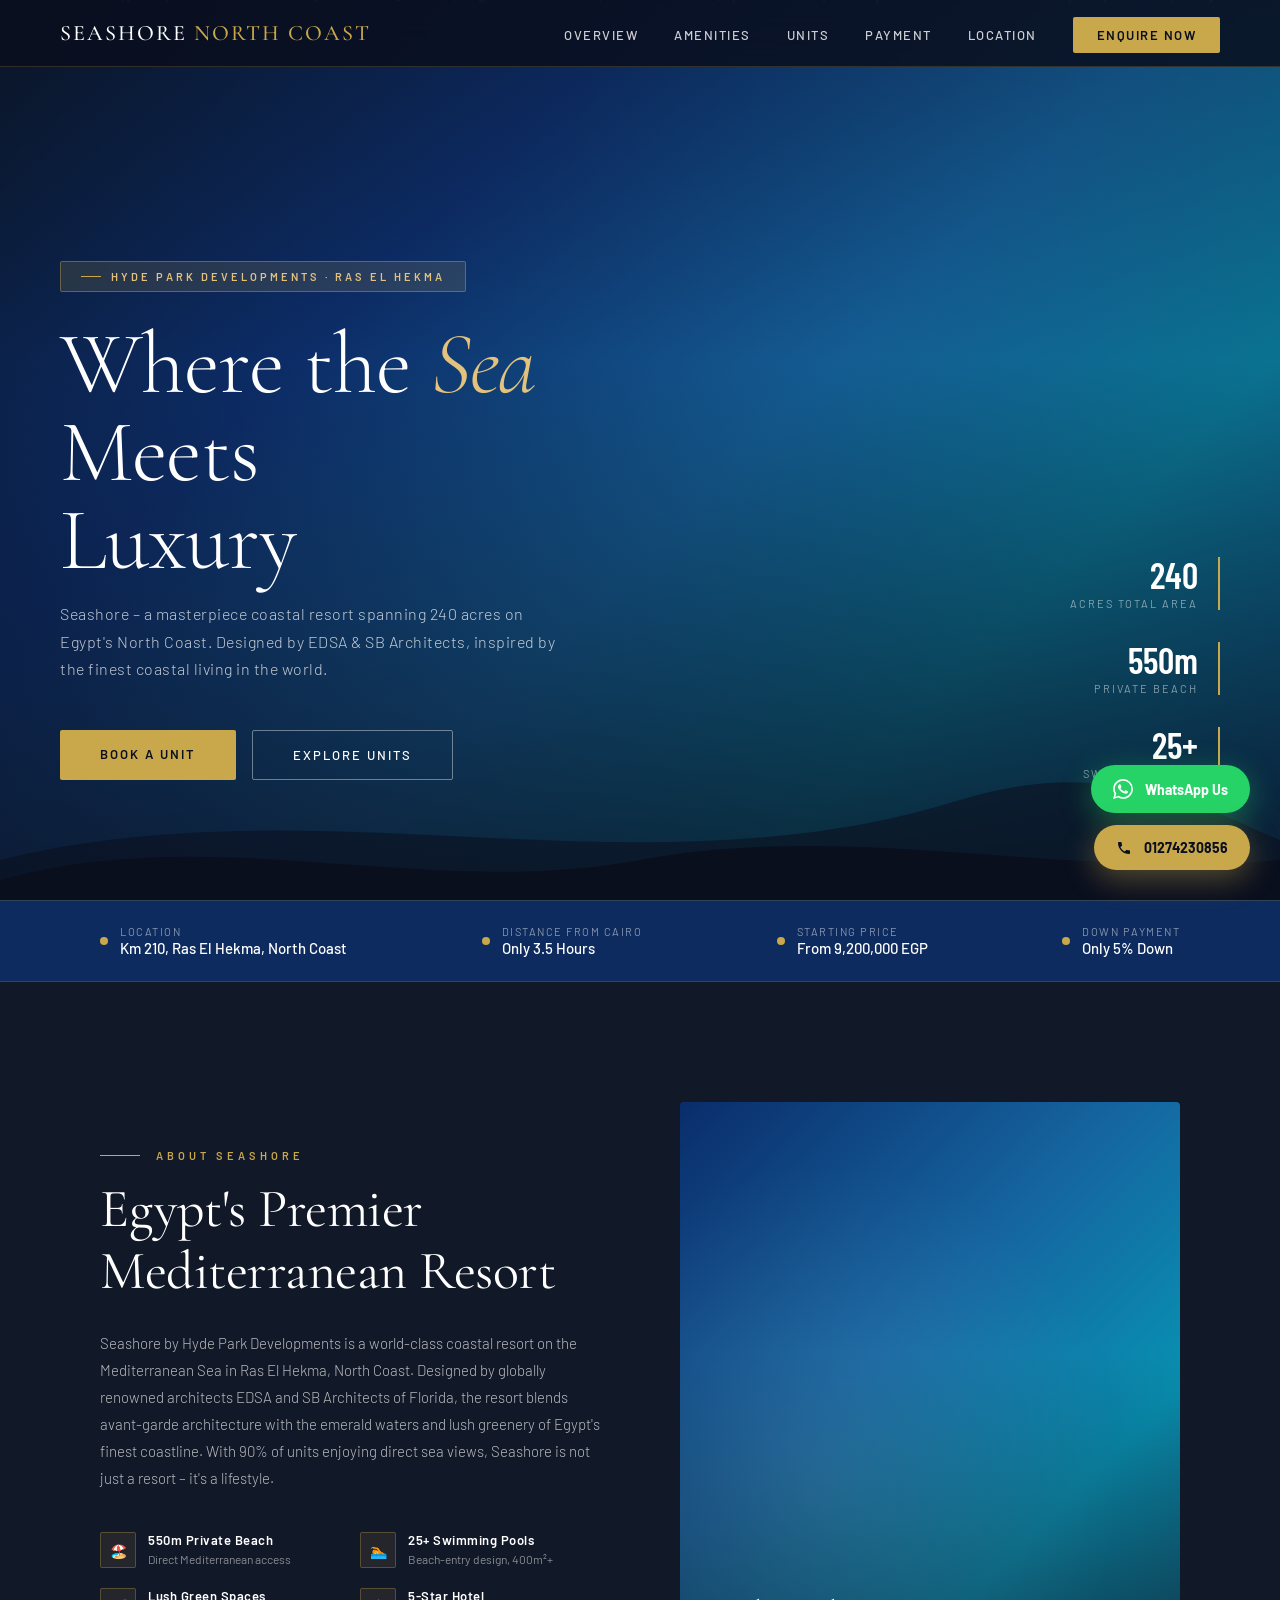
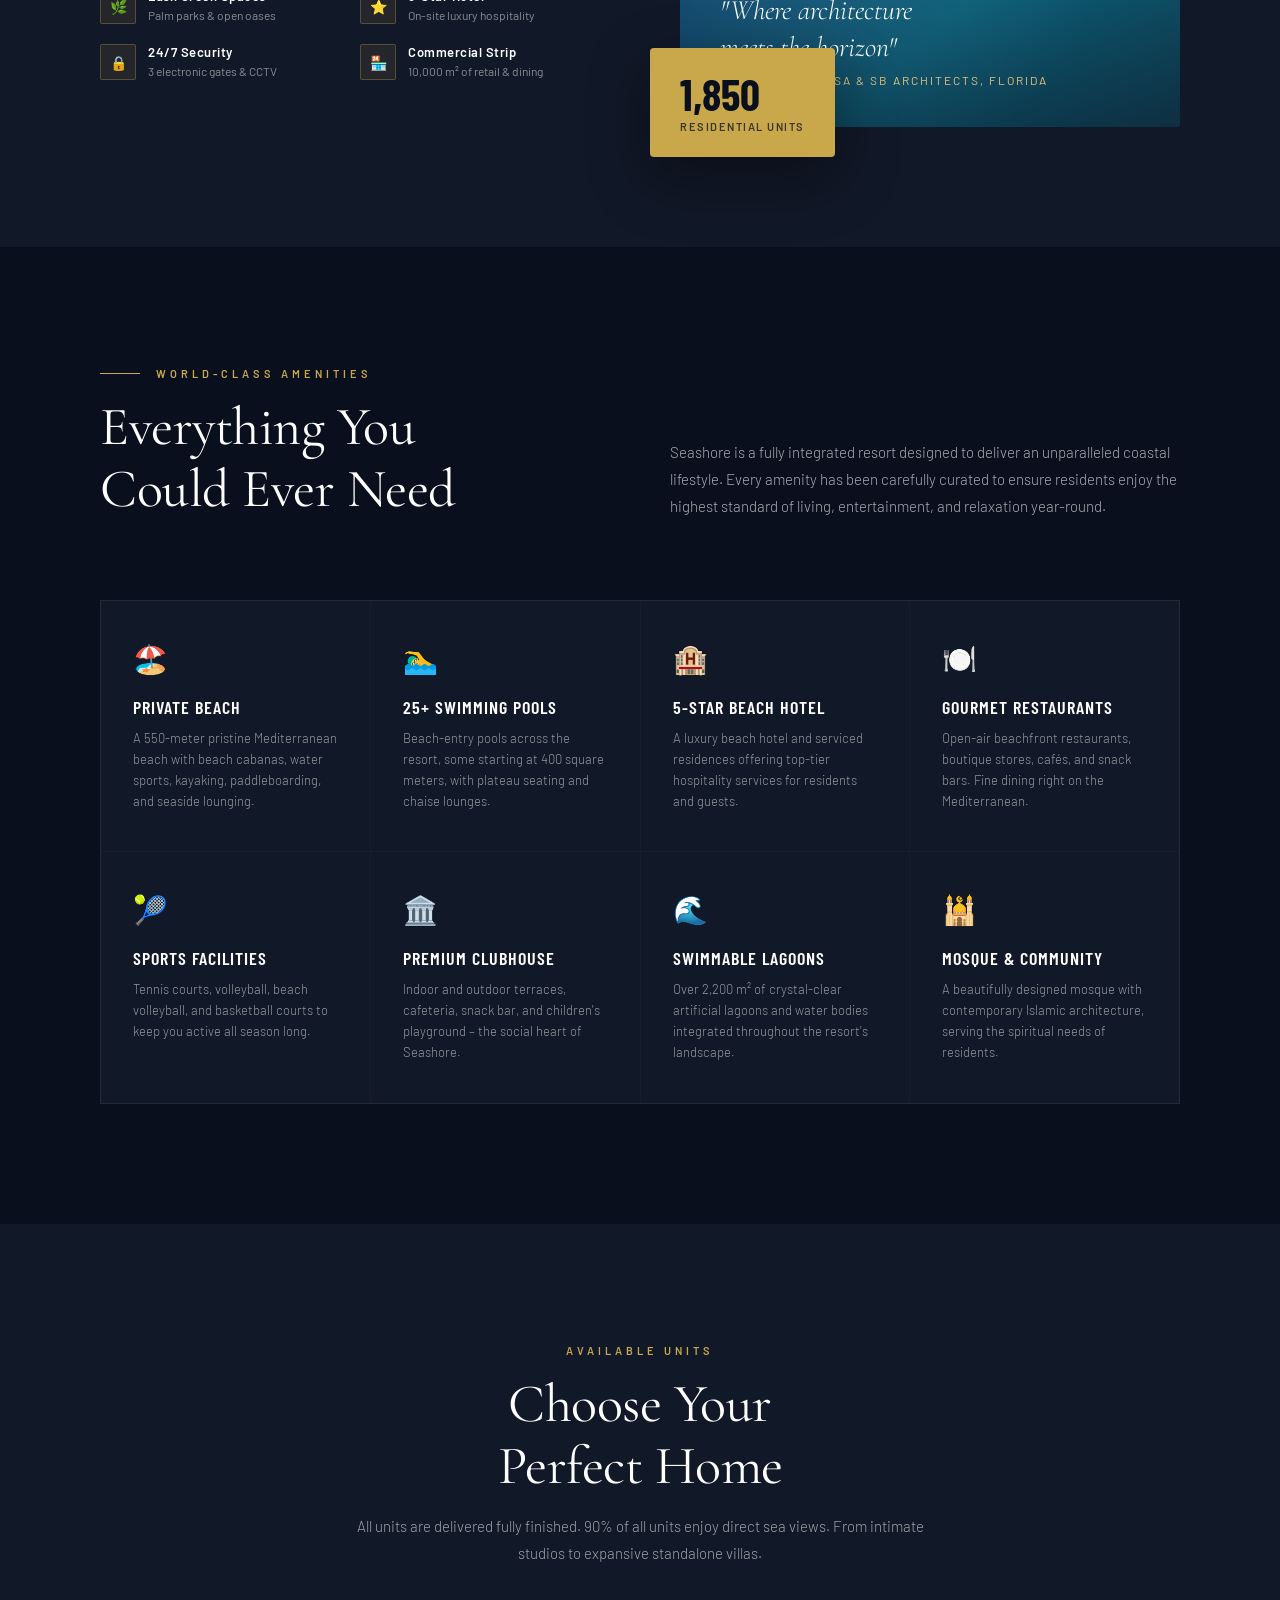
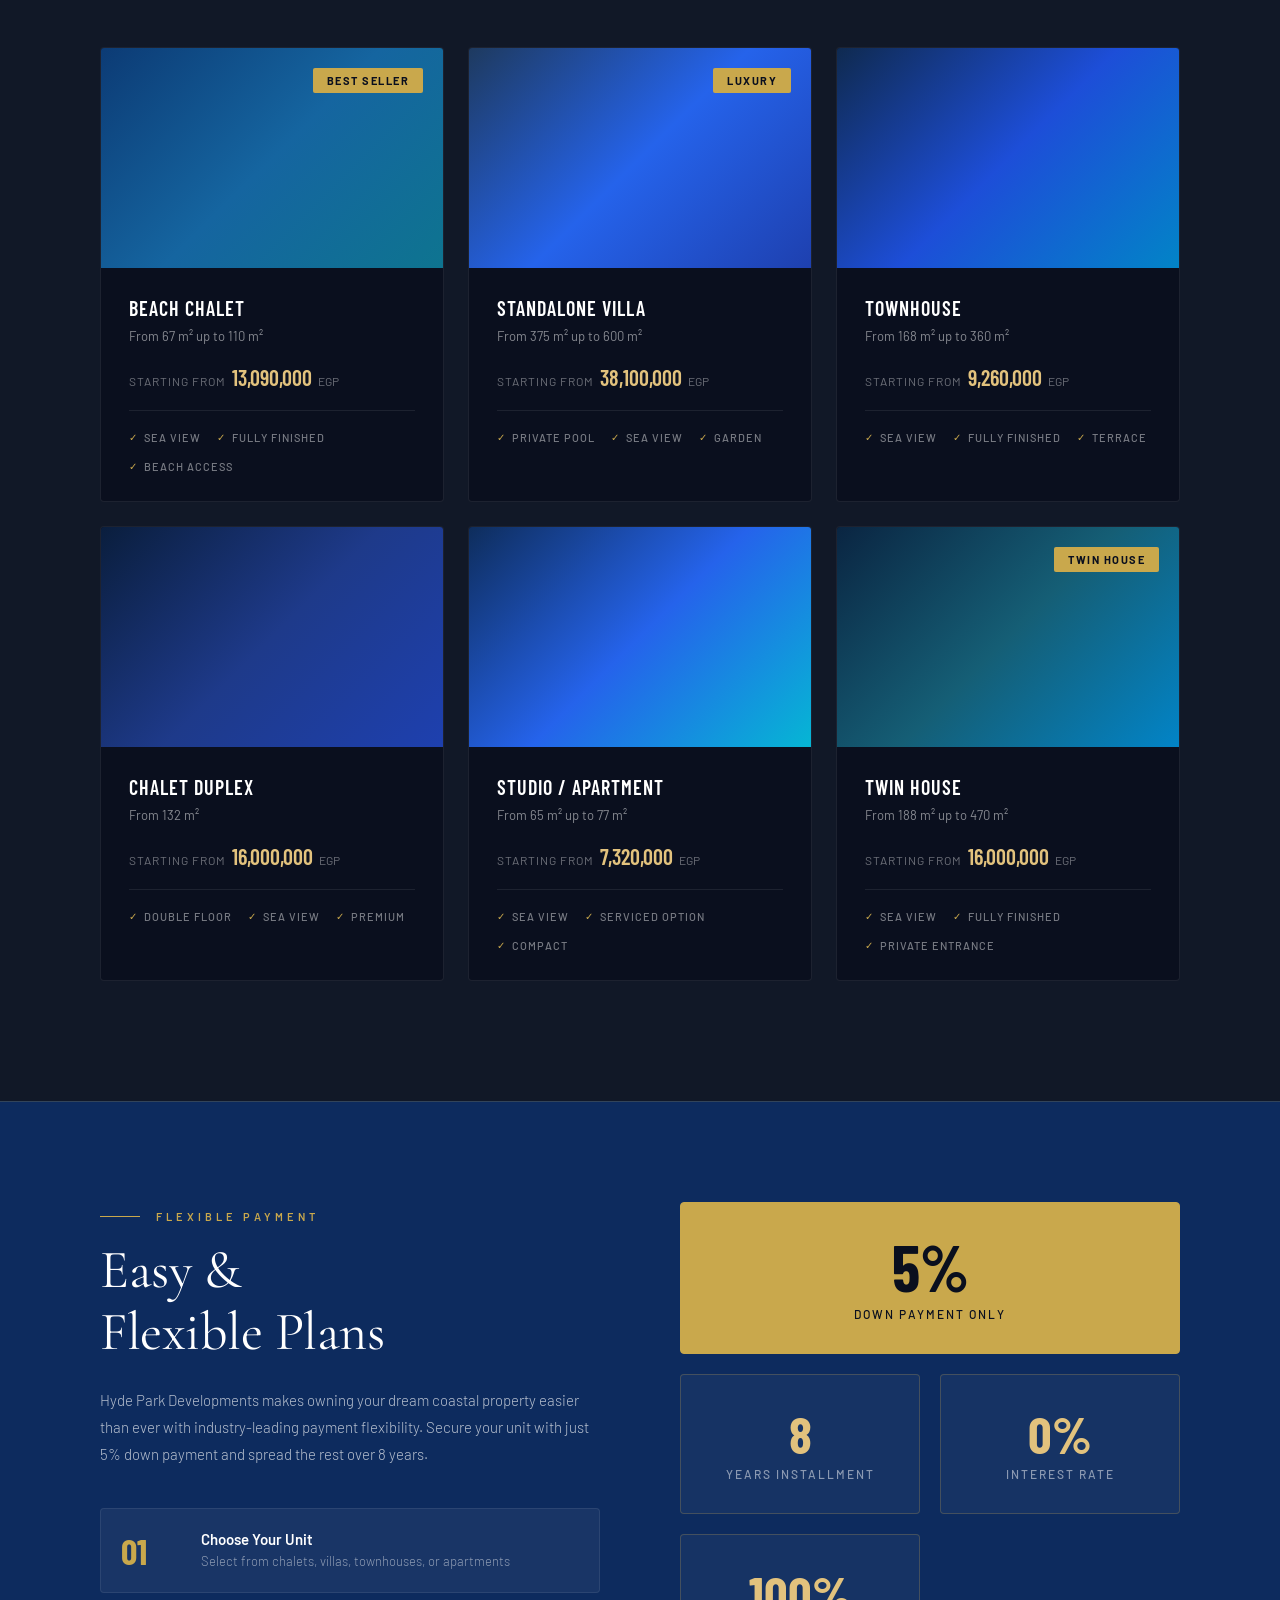
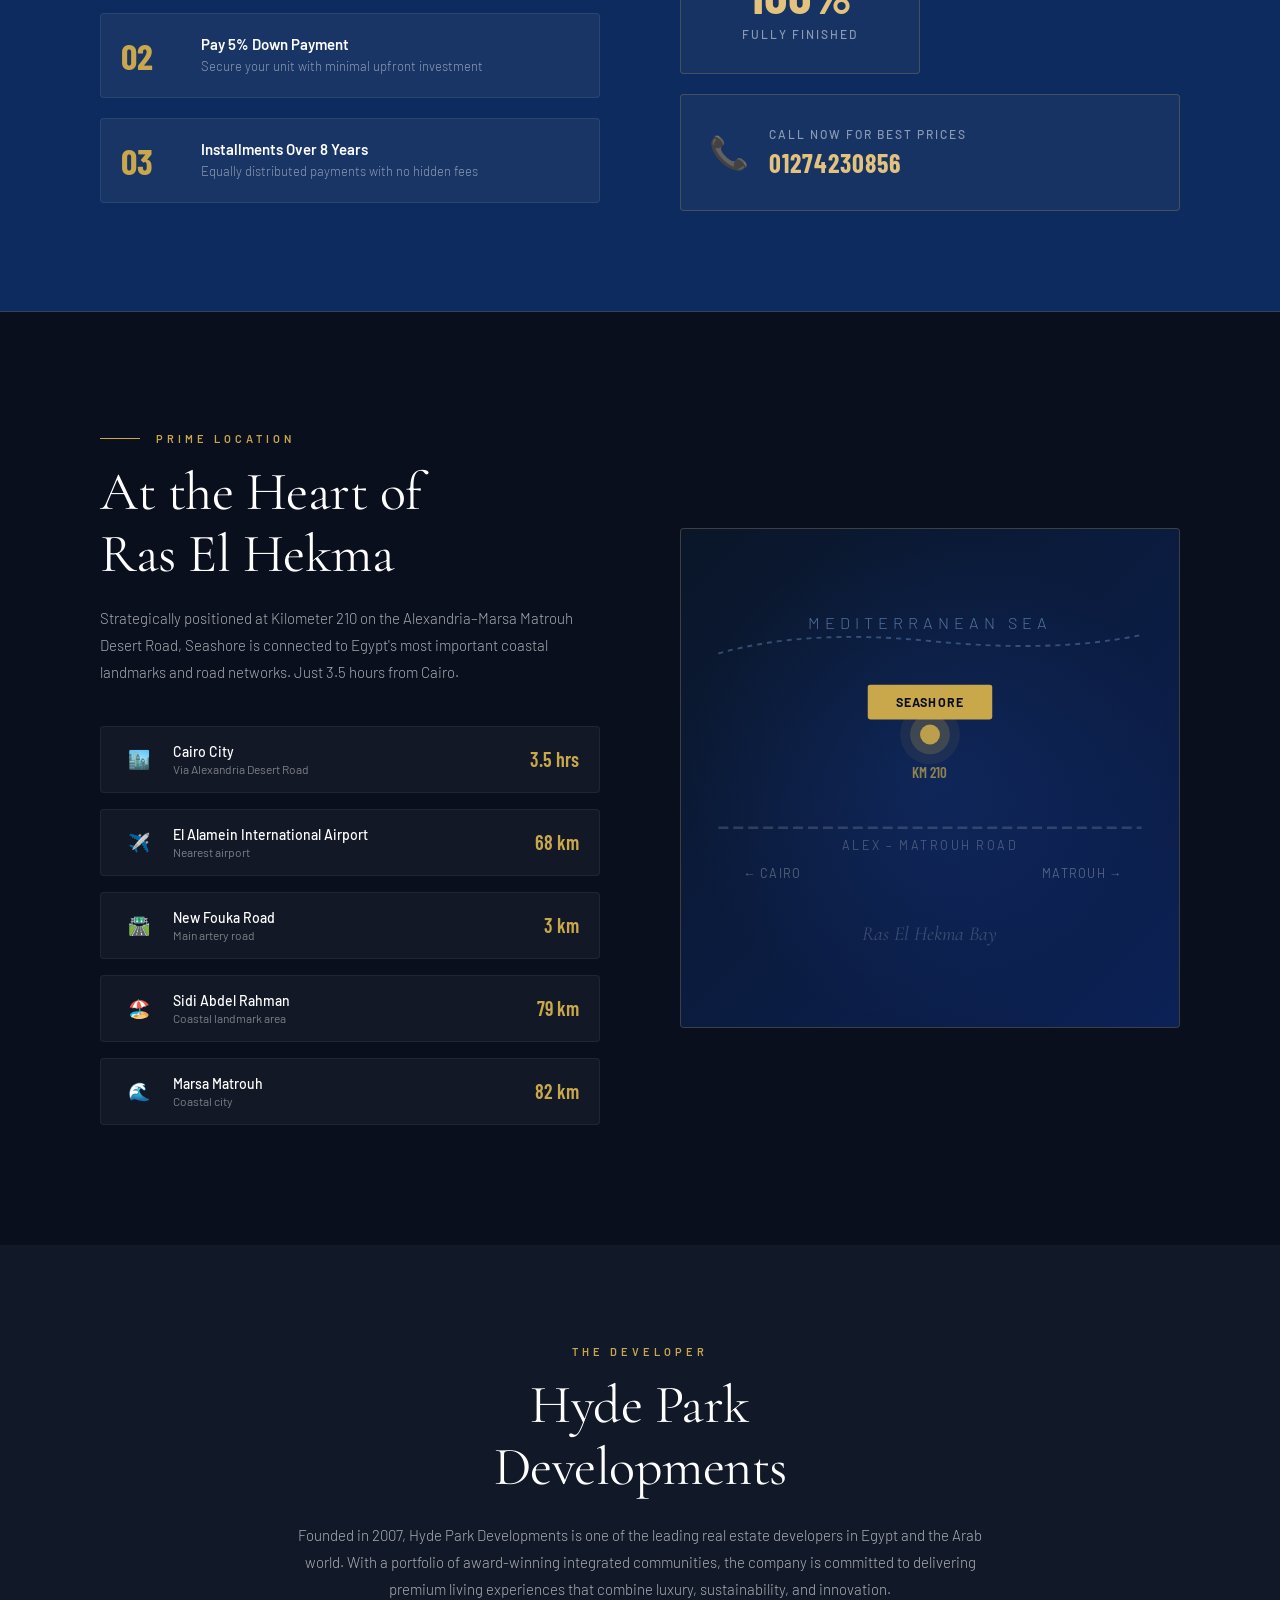
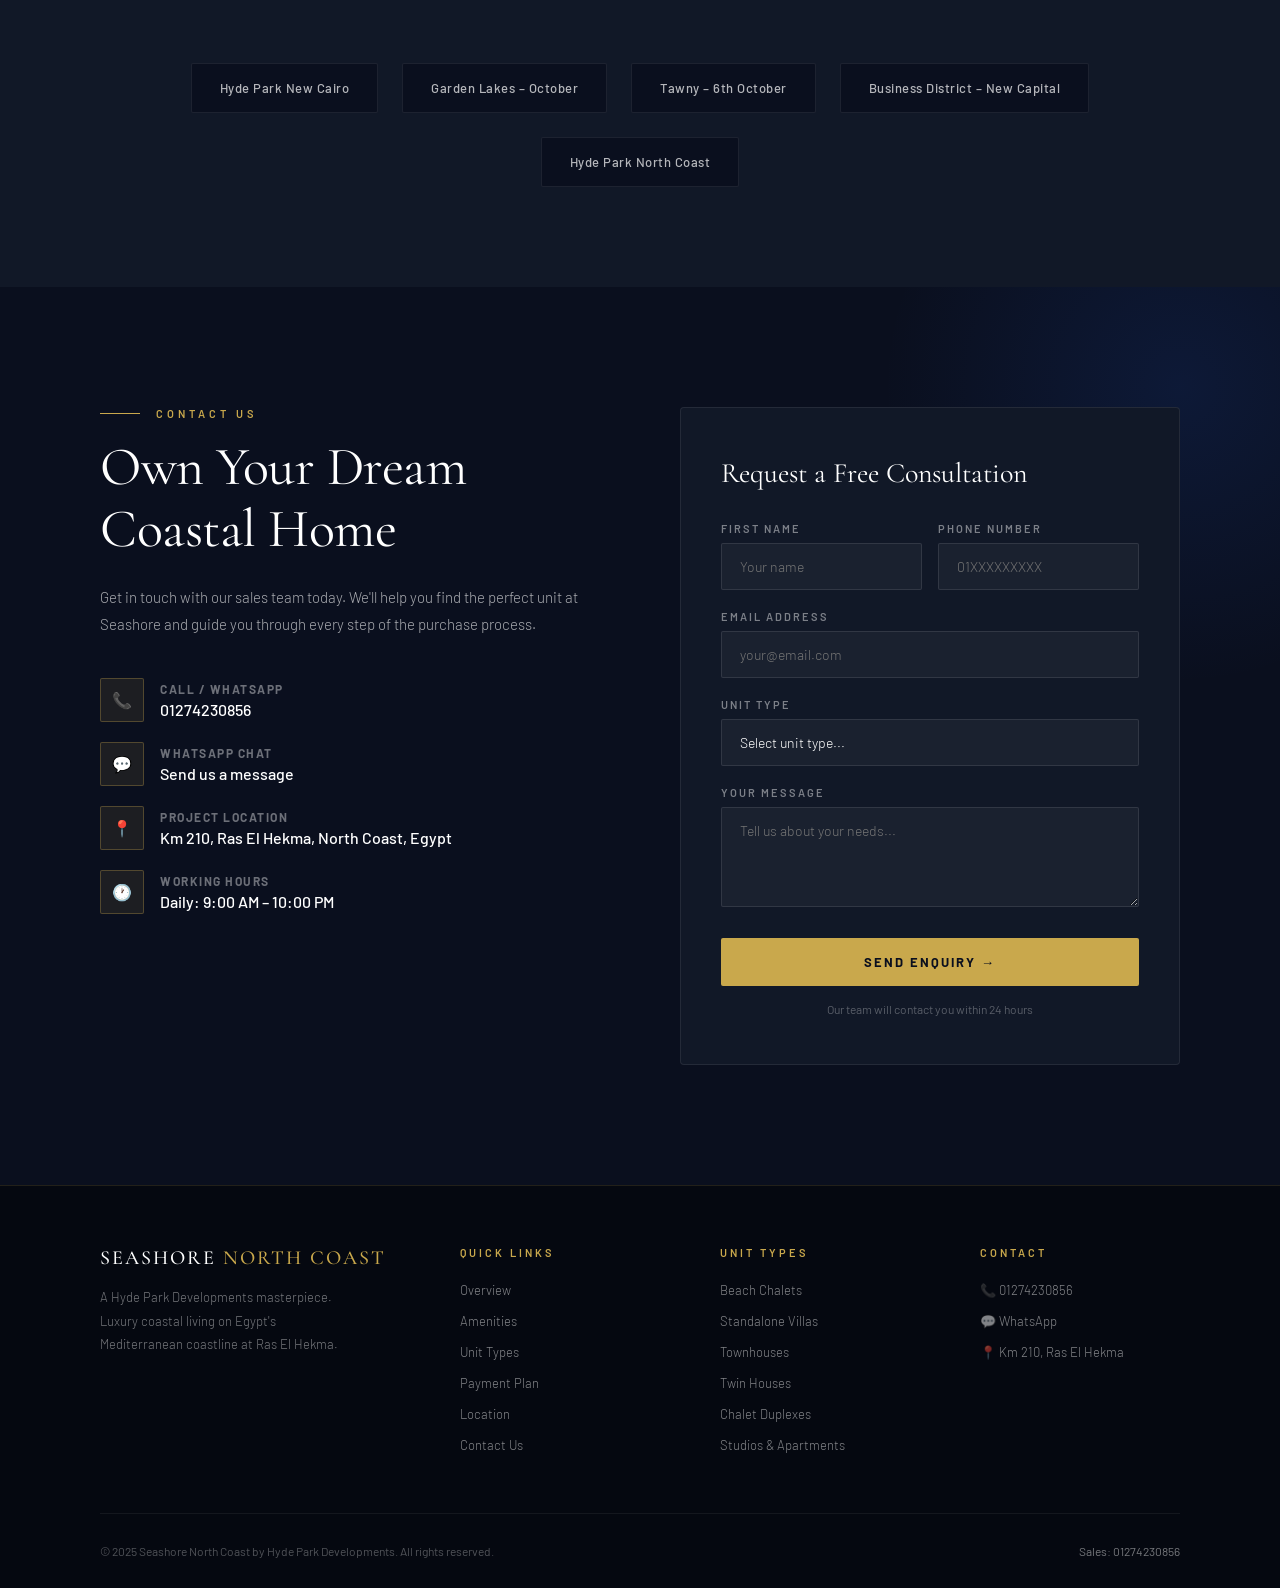
==== seashore-hyde-park.html @ be717108 "Add files via upload" ====
<!DOCTYPE html>
<html lang="en">
<head>
<meta charset="UTF-8">
<meta name="viewport" content="width=device-width, initial-scale=1.0">
<title>Seashore Hyde Park – North Coast | Ras El Hekma</title>
<meta name="description" content="Seashore by Hyde Park Developments – Luxury coastal resort in Ras El Hekma, North Coast Egypt. Chalets, villas, townhouses on 240 acres. Call 01274230856.">
<link href="https://fonts.googleapis.com/css2?family=Cormorant+Garamond:wght@300;400;500;600&family=Barlow:wght@300;400;500;600&family=Barlow+Condensed:wght@400;500;600;700&display=swap" rel="stylesheet">
<style>
  *, *::before, *::after { margin: 0; padding: 0; box-sizing: border-box; }

  :root {
    --navy: #0a0f1e;
    --navy-mid: #111827;
    --navy-light: #1a2540;
    --blue-deep: #0d2b5e;
    --blue-mid: #1e4fa8;
    --blue-accent: #2563eb;
    --blue-glow: #3b82f6;
    --gold: #c9a84c;
    --gold-light: #e2c27d;
    --white: #ffffff;
    --off-white: #f5f7fa;
    --gray-light: #e2e8f0;
    --gray: #94a3b8;
    --text-dark: #1e293b;
  }

  html { scroll-behavior: smooth; }

  body {
    font-family: 'Barlow', sans-serif;
    background: var(--navy);
    color: var(--white);
    overflow-x: hidden;
  }

  /* ===== NAVBAR ===== */
  nav {
    position: fixed;
    top: 0; left: 0; right: 0;
    z-index: 1000;
    padding: 20px 60px;
    display: flex;
    align-items: center;
    justify-content: space-between;
    background: rgba(10, 15, 30, 0.85);
    backdrop-filter: blur(20px);
    border-bottom: 1px solid rgba(201, 168, 76, 0.2);
    transition: all 0.3s ease;
  }

  .nav-logo {
    font-family: 'Cormorant Garamond', serif;
    font-size: 22px;
    font-weight: 500;
    letter-spacing: 2px;
    color: var(--white);
    text-decoration: none;
  }

  .nav-logo span { color: var(--gold); }

  .nav-links {
    display: flex;
    gap: 36px;
    list-style: none;
  }

  .nav-links a {
    color: rgba(255,255,255,0.8);
    text-decoration: none;
    font-size: 13px;
    font-weight: 500;
    letter-spacing: 1.5px;
    text-transform: uppercase;
    transition: color 0.3s;
  }

  .nav-links a:hover { color: var(--gold); }

  .nav-cta {
    background: var(--gold);
    color: var(--navy) !important;
    padding: 10px 24px;
    border-radius: 2px;
    font-weight: 600 !important;
    transition: background 0.3s !important;
  }

  .nav-cta:hover { background: var(--gold-light) !important; color: var(--navy) !important; }

  /* ===== HERO ===== */
  .hero {
    min-height: 100vh;
    position: relative;
    display: flex;
    align-items: flex-end;
    overflow: hidden;
  }

  .hero-bg {
    position: absolute;
    inset: 0;
    background:
      linear-gradient(to bottom, rgba(10,15,30,0.3) 0%, rgba(10,15,30,0.1) 40%, rgba(10,15,30,0.8) 100%),
      linear-gradient(135deg, #0a1628 0%, #0d3070 30%, #1565a0 55%, #0a7e9e 75%, #0a4f7e 100%);
    animation: heroShift 12s ease-in-out infinite alternate;
  }

  @keyframes heroShift {
    from { background-position: 0% 50%; }
    to { background-position: 100% 50%; }
  }

  .hero-waves {
    position: absolute;
    bottom: 0; left: 0; right: 0;
    height: 200px;
    overflow: hidden;
  }

  .hero-waves svg { width: 100%; height: 100%; }

  /* Floating particles */
  .particles {
    position: absolute;
    inset: 0;
    pointer-events: none;
  }

  .particle {
    position: absolute;
    width: 2px;
    height: 2px;
    background: rgba(201, 168, 76, 0.6);
    border-radius: 50%;
    animation: float linear infinite;
  }

  @keyframes float {
    0% { transform: translateY(100vh) scale(0); opacity: 0; }
    10% { opacity: 1; }
    90% { opacity: 0.6; }
    100% { transform: translateY(-100px) scale(1.5); opacity: 0; }
  }

  .hero-content {
    position: relative;
    z-index: 2;
    padding: 0 60px 120px;
    max-width: 800px;
  }

  .hero-badge {
    display: inline-flex;
    align-items: center;
    gap: 10px;
    background: rgba(201, 168, 76, 0.15);
    border: 1px solid rgba(201, 168, 76, 0.4);
    padding: 8px 20px;
    border-radius: 2px;
    font-size: 11px;
    font-weight: 600;
    letter-spacing: 3px;
    text-transform: uppercase;
    color: var(--gold-light);
    margin-bottom: 28px;
    animation: fadeUp 1s ease 0.2s both;
  }

  .hero-badge::before {
    content: '';
    width: 20px; height: 1px;
    background: var(--gold);
  }

  .hero h1 {
    font-family: 'Cormorant Garamond', serif;
    font-size: clamp(52px, 8vw, 88px);
    font-weight: 300;
    line-height: 1.0;
    letter-spacing: -1px;
    margin-bottom: 16px;
    animation: fadeUp 1s ease 0.4s both;
  }

  .hero h1 em {
    font-style: italic;
    color: var(--gold-light);
  }

  .hero-subtitle {
    font-size: 16px;
    font-weight: 300;
    color: rgba(255,255,255,0.75);
    letter-spacing: 0.5px;
    line-height: 1.7;
    max-width: 500px;
    margin-bottom: 48px;
    animation: fadeUp 1s ease 0.6s both;
  }

  .hero-actions {
    display: flex;
    gap: 16px;
    flex-wrap: wrap;
    animation: fadeUp 1s ease 0.8s both;
  }

  .btn-primary {
    background: var(--gold);
    color: var(--navy);
    padding: 16px 40px;
    border: none;
    border-radius: 2px;
    font-family: 'Barlow', sans-serif;
    font-size: 13px;
    font-weight: 600;
    letter-spacing: 2px;
    text-transform: uppercase;
    cursor: pointer;
    text-decoration: none;
    display: inline-block;
    transition: all 0.3s;
  }

  .btn-primary:hover {
    background: var(--gold-light);
    transform: translateY(-2px);
    box-shadow: 0 8px 30px rgba(201, 168, 76, 0.4);
  }

  .btn-outline {
    background: transparent;
    color: var(--white);
    padding: 16px 40px;
    border: 1px solid rgba(255,255,255,0.4);
    border-radius: 2px;
    font-family: 'Barlow', sans-serif;
    font-size: 13px;
    font-weight: 500;
    letter-spacing: 2px;
    text-transform: uppercase;
    cursor: pointer;
    text-decoration: none;
    display: inline-block;
    transition: all 0.3s;
  }

  .btn-outline:hover {
    border-color: var(--gold);
    color: var(--gold);
  }

  .hero-stats {
    position: absolute;
    right: 60px;
    bottom: 120px;
    z-index: 2;
    display: flex;
    flex-direction: column;
    gap: 32px;
    animation: fadeLeft 1s ease 1s both;
  }

  .hero-stat {
    text-align: right;
    border-right: 2px solid var(--gold);
    padding-right: 20px;
  }

  .hero-stat .num {
    font-family: 'Barlow Condensed', sans-serif;
    font-size: 36px;
    font-weight: 600;
    color: var(--white);
    line-height: 1;
  }

  .hero-stat .label {
    font-size: 11px;
    letter-spacing: 2px;
    text-transform: uppercase;
    color: rgba(255,255,255,0.5);
    margin-top: 4px;
  }

  @keyframes fadeUp {
    from { opacity: 0; transform: translateY(30px); }
    to { opacity: 1; transform: translateY(0); }
  }

  @keyframes fadeLeft {
    from { opacity: 0; transform: translateX(30px); }
    to { opacity: 1; transform: translateX(0); }
  }

  /* ===== SECTIONS GENERAL ===== */
  section { position: relative; }

  .section-inner {
    max-width: 1200px;
    margin: 0 auto;
    padding: 0 60px;
  }

  .section-tag {
    font-size: 11px;
    font-weight: 600;
    letter-spacing: 4px;
    text-transform: uppercase;
    color: var(--gold);
    margin-bottom: 16px;
    display: flex;
    align-items: center;
    gap: 16px;
  }

  .section-tag::before {
    content: '';
    display: block;
    width: 40px;
    height: 1px;
    background: var(--gold);
  }

  .section-title {
    font-family: 'Cormorant Garamond', serif;
    font-size: clamp(36px, 5vw, 54px);
    font-weight: 400;
    line-height: 1.15;
    letter-spacing: -0.5px;
  }

  /* ===== ABOUT / OVERVIEW ===== */
  .about {
    padding: 120px 0;
    background: var(--navy-mid);
  }

  .about-grid {
    display: grid;
    grid-template-columns: 1fr 1fr;
    gap: 80px;
    align-items: center;
  }

  .about-left .section-title {
    margin-bottom: 28px;
  }

  .about-text {
    font-size: 15px;
    font-weight: 300;
    line-height: 1.8;
    color: rgba(255,255,255,0.7);
    margin-bottom: 40px;
  }

  .about-features {
    display: grid;
    grid-template-columns: 1fr 1fr;
    gap: 20px;
  }

  .about-feature {
    display: flex;
    align-items: flex-start;
    gap: 12px;
  }

  .about-feature-icon {
    width: 36px;
    height: 36px;
    flex-shrink: 0;
    background: rgba(201, 168, 76, 0.1);
    border: 1px solid rgba(201, 168, 76, 0.3);
    border-radius: 2px;
    display: flex;
    align-items: center;
    justify-content: center;
    font-size: 14px;
  }

  .about-feature-text h4 {
    font-size: 13px;
    font-weight: 600;
    letter-spacing: 0.5px;
    margin-bottom: 4px;
  }

  .about-feature-text p {
    font-size: 12px;
    color: rgba(255,255,255,0.5);
  }

  .about-right {
    position: relative;
  }

  .about-visual {
    width: 100%;
    aspect-ratio: 4/5;
    background: linear-gradient(135deg, #0a2d6b 0%, #1565a0 40%, #0891b2 70%, #155e75 100%);
    border-radius: 4px;
    overflow: hidden;
    position: relative;
  }

  .about-visual-inner {
    position: absolute;
    inset: 0;
    background:
      radial-gradient(ellipse at 30% 60%, rgba(255,255,255,0.08) 0%, transparent 60%),
      linear-gradient(to bottom, transparent 40%, rgba(10,15,30,0.6) 100%);
    display: flex;
    flex-direction: column;
    justify-content: flex-end;
    padding: 40px;
  }

  .about-visual-label {
    font-family: 'Cormorant Garamond', serif;
    font-size: 28px;
    font-weight: 300;
    font-style: italic;
    color: var(--white);
    line-height: 1.3;
  }

  .about-visual-sub {
    font-size: 12px;
    letter-spacing: 2px;
    text-transform: uppercase;
    color: var(--gold-light);
    margin-top: 8px;
  }

  /* Floating card on visual */
  .about-card {
    position: absolute;
    bottom: -30px;
    left: -30px;
    background: var(--gold);
    color: var(--navy);
    padding: 24px 30px;
    border-radius: 4px;
    box-shadow: 0 20px 60px rgba(0,0,0,0.4);
  }

  .about-card .num {
    font-family: 'Barlow Condensed', sans-serif;
    font-size: 44px;
    font-weight: 700;
    line-height: 1;
  }

  .about-card .label {
    font-size: 11px;
    font-weight: 600;
    letter-spacing: 1.5px;
    text-transform: uppercase;
    margin-top: 4px;
    opacity: 0.75;
  }

  /* ===== LOCATION STRIP ===== */
  .location-strip {
    background: var(--blue-deep);
    padding: 24px 0;
    border-top: 1px solid rgba(201, 168, 76, 0.2);
    border-bottom: 1px solid rgba(201, 168, 76, 0.2);
  }

  .location-strip-inner {
    max-width: 1200px;
    margin: 0 auto;
    padding: 0 60px;
    display: flex;
    justify-content: space-between;
    align-items: center;
    gap: 20px;
    flex-wrap: wrap;
  }

  .loc-item {
    display: flex;
    align-items: center;
    gap: 12px;
  }

  .loc-dot {
    width: 8px; height: 8px;
    background: var(--gold);
    border-radius: 50%;
    flex-shrink: 0;
  }

  .loc-text span {
    display: block;
    font-size: 11px;
    letter-spacing: 1.5px;
    text-transform: uppercase;
    color: rgba(255,255,255,0.5);
  }

  .loc-text strong {
    font-size: 15px;
    font-weight: 500;
    color: var(--white);
  }

  /* ===== AMENITIES ===== */
  .amenities {
    padding: 120px 0;
    background: var(--navy);
  }

  .amenities-header {
    display: grid;
    grid-template-columns: 1fr 1fr;
    gap: 60px;
    align-items: end;
    margin-bottom: 80px;
  }

  .amenities-header-right p {
    font-size: 15px;
    font-weight: 300;
    line-height: 1.8;
    color: rgba(255,255,255,0.65);
  }

  .amenities-grid {
    display: grid;
    grid-template-columns: repeat(4, 1fr);
    gap: 1px;
    background: rgba(255,255,255,0.06);
    border: 1px solid rgba(255,255,255,0.06);
  }

  .amenity-card {
    background: var(--navy-mid);
    padding: 40px 32px;
    position: relative;
    overflow: hidden;
    transition: background 0.3s;
    cursor: default;
  }

  .amenity-card::after {
    content: '';
    position: absolute;
    bottom: 0; left: 0;
    width: 0; height: 2px;
    background: var(--gold);
    transition: width 0.4s ease;
  }

  .amenity-card:hover { background: var(--navy-light); }
  .amenity-card:hover::after { width: 100%; }

  .amenity-icon {
    font-size: 28px;
    margin-bottom: 20px;
    display: block;
  }

  .amenity-card h3 {
    font-family: 'Barlow Condensed', sans-serif;
    font-size: 18px;
    font-weight: 600;
    letter-spacing: 1px;
    text-transform: uppercase;
    margin-bottom: 10px;
  }

  .amenity-card p {
    font-size: 13px;
    font-weight: 300;
    line-height: 1.6;
    color: rgba(255,255,255,0.55);
  }

  /* ===== UNIT TYPES ===== */
  .units {
    padding: 120px 0;
    background: var(--navy-mid);
  }

  .units-header {
    text-align: center;
    margin-bottom: 80px;
  }

  .units-header .section-tag { justify-content: center; }
  .units-header .section-tag::before { display: none; }

  .units-grid {
    display: grid;
    grid-template-columns: repeat(3, 1fr);
    gap: 24px;
  }

  .unit-card {
    background: var(--navy);
    border: 1px solid rgba(255,255,255,0.08);
    border-radius: 4px;
    overflow: hidden;
    transition: transform 0.3s, box-shadow 0.3s;
  }

  .unit-card:hover {
    transform: translateY(-6px);
    box-shadow: 0 20px 60px rgba(0,0,0,0.4);
    border-color: rgba(201, 168, 76, 0.3);
  }

  .unit-card-visual {
    height: 220px;
    position: relative;
    overflow: hidden;
  }

  .unit-card-visual-bg {
    position: absolute;
    inset: 0;
    transition: transform 0.5s ease;
  }

  .unit-card:hover .unit-card-visual-bg { transform: scale(1.05); }

  .unit-card-visual-bg.chalet {
    background: linear-gradient(135deg, #0c3b75 0%, #1565a0 50%, #0e7490 100%);
  }

  .unit-card-visual-bg.villa {
    background: linear-gradient(135deg, #1e3a5f 0%, #2563eb 50%, #1e40af 100%);
  }

  .unit-card-visual-bg.townhouse {
    background: linear-gradient(135deg, #0f2a50 0%, #1d4ed8 50%, #0284c7 100%);
  }

  .unit-card-visual-bg.duplex {
    background: linear-gradient(135deg, #0a1e3d 0%, #1e3a8a 50%, #1e40af 100%);
  }

  .unit-card-visual-bg.studio {
    background: linear-gradient(135deg, #0e2d5c 0%, #2563eb 50%, #06b6d4 100%);
  }

  .unit-card-visual-bg.apt {
    background: linear-gradient(135deg, #0a2542 0%, #155e75 50%, #0284c7 100%);
  }

  .unit-badge {
    position: absolute;
    top: 20px; right: 20px;
    background: var(--gold);
    color: var(--navy);
    font-size: 11px;
    font-weight: 700;
    letter-spacing: 1.5px;
    text-transform: uppercase;
    padding: 6px 14px;
    border-radius: 2px;
  }

  .unit-card-body {
    padding: 28px;
  }

  .unit-card-body h3 {
    font-family: 'Barlow Condensed', sans-serif;
    font-size: 20px;
    font-weight: 600;
    letter-spacing: 1px;
    text-transform: uppercase;
    margin-bottom: 8px;
  }

  .unit-area {
    font-size: 13px;
    color: rgba(255,255,255,0.5);
    margin-bottom: 20px;
  }

  .unit-price {
    display: flex;
    align-items: baseline;
    gap: 6px;
    margin-bottom: 20px;
    padding-bottom: 20px;
    border-bottom: 1px solid rgba(255,255,255,0.08);
  }

  .unit-price-label {
    font-size: 12px;
    color: rgba(255,255,255,0.4);
    text-transform: uppercase;
    letter-spacing: 1px;
  }

  .unit-price-val {
    font-family: 'Barlow Condensed', sans-serif;
    font-size: 22px;
    font-weight: 600;
    color: var(--gold-light);
  }

  .unit-price-curr {
    font-size: 12px;
    color: rgba(255,255,255,0.4);
  }

  .unit-features {
    display: flex;
    gap: 16px;
    flex-wrap: wrap;
  }

  .unit-feat {
    font-size: 11px;
    font-weight: 500;
    letter-spacing: 1px;
    text-transform: uppercase;
    color: rgba(255,255,255,0.45);
    display: flex;
    align-items: center;
    gap: 6px;
  }

  .unit-feat::before {
    content: '✓';
    color: var(--gold);
    font-size: 10px;
  }

  /* ===== PAYMENT PLAN ===== */
  .payment {
    padding: 100px 0;
    background: var(--blue-deep);
    border-top: 1px solid rgba(201, 168, 76, 0.2);
    border-bottom: 1px solid rgba(201, 168, 76, 0.2);
  }

  .payment-grid {
    display: grid;
    grid-template-columns: 1fr 1fr;
    gap: 80px;
    align-items: center;
  }

  .payment-left .section-title { margin-bottom: 24px; }
  .payment-left p {
    font-size: 15px;
    font-weight: 300;
    line-height: 1.8;
    color: rgba(255,255,255,0.7);
    margin-bottom: 40px;
  }

  .payment-steps {
    display: flex;
    flex-direction: column;
    gap: 20px;
  }

  .payment-step {
    display: flex;
    align-items: center;
    gap: 20px;
    padding: 20px;
    background: rgba(255,255,255,0.05);
    border: 1px solid rgba(255,255,255,0.08);
    border-radius: 4px;
    transition: border-color 0.3s;
  }

  .payment-step:hover { border-color: rgba(201, 168, 76, 0.4); }

  .step-num {
    font-family: 'Barlow Condensed', sans-serif;
    font-size: 36px;
    font-weight: 700;
    color: var(--gold);
    min-width: 60px;
  }

  .step-text h4 {
    font-size: 15px;
    font-weight: 600;
    margin-bottom: 4px;
  }

  .step-text p {
    font-size: 13px;
    color: rgba(255,255,255,0.5);
    line-height: 1.4;
    margin: 0;
  }

  .payment-right {
    display: grid;
    grid-template-columns: 1fr 1fr;
    gap: 20px;
  }

  .payment-card {
    background: rgba(255,255,255,0.04);
    border: 1px solid rgba(201, 168, 76, 0.25);
    border-radius: 4px;
    padding: 32px 28px;
    text-align: center;
  }

  .payment-card.highlight {
    background: var(--gold);
    border-color: var(--gold);
    grid-column: span 2;
  }

  .payment-card.highlight * { color: var(--navy) !important; }

  .payment-card .big-num {
    font-family: 'Barlow Condensed', sans-serif;
    font-size: 52px;
    font-weight: 700;
    color: var(--gold-light);
    line-height: 1;
    margin-bottom: 8px;
  }

  .payment-card.highlight .big-num {
    font-size: 64px;
    color: var(--navy);
  }

  .payment-card .small-label {
    font-size: 12px;
    font-weight: 500;
    letter-spacing: 2px;
    text-transform: uppercase;
    color: rgba(255,255,255,0.5);
  }

  /* ===== LOCATION ===== */
  .location {
    padding: 120px 0;
    background: var(--navy);
  }

  .location-grid {
    display: grid;
    grid-template-columns: 1fr 1fr;
    gap: 80px;
    align-items: center;
  }

  .location-map-placeholder {
    aspect-ratio: 1;
    background: var(--navy-light);
    border-radius: 4px;
    border: 1px solid rgba(201, 168, 76, 0.2);
    position: relative;
    overflow: hidden;
    display: flex;
    align-items: center;
    justify-content: center;
  }

  .map-visual {
    position: absolute;
    inset: 0;
    background:
      radial-gradient(circle at 50% 50%, rgba(37, 99, 235, 0.15) 0%, transparent 70%),
      linear-gradient(135deg, #0a1628 0%, #0c2156 100%);
  }

  /* Simple map dots */
  .map-dot {
    position: absolute;
    width: 12px; height: 12px;
    background: var(--gold);
    border-radius: 50%;
    border: 2px solid var(--navy);
    box-shadow: 0 0 0 6px rgba(201, 168, 76, 0.25);
    animation: pulse 2s ease-in-out infinite;
  }

  .map-dot-label {
    position: absolute;
    transform: translate(-50%, -140%);
    background: var(--gold);
    color: var(--navy);
    font-size: 10px;
    font-weight: 700;
    letter-spacing: 1px;
    text-transform: uppercase;
    padding: 4px 10px;
    border-radius: 2px;
    white-space: nowrap;
  }

  @keyframes pulse {
    0%, 100% { box-shadow: 0 0 0 6px rgba(201, 168, 76, 0.25); }
    50% { box-shadow: 0 0 0 12px rgba(201, 168, 76, 0.1); }
  }

  .location-distances {
    display: flex;
    flex-direction: column;
    gap: 16px;
    margin-top: 40px;
  }

  .distance-item {
    display: flex;
    align-items: center;
    gap: 16px;
    padding: 16px 20px;
    background: rgba(255,255,255,0.04);
    border: 1px solid rgba(255,255,255,0.06);
    border-radius: 4px;
    transition: border-color 0.3s;
  }

  .distance-item:hover { border-color: rgba(201, 168, 76, 0.3); }

  .distance-icon {
    font-size: 18px;
    width: 36px;
    text-align: center;
    flex-shrink: 0;
  }

  .distance-info { flex: 1; }
  .distance-info h4 { font-size: 14px; font-weight: 500; margin-bottom: 2px; }
  .distance-info p { font-size: 12px; color: rgba(255,255,255,0.45); }

  .distance-km {
    font-family: 'Barlow Condensed', sans-serif;
    font-size: 20px;
    font-weight: 600;
    color: var(--gold);
  }

  /* ===== DEVELOPER ===== */
  .developer {
    padding: 100px 0;
    background: var(--navy-mid);
    text-align: center;
  }

  .developer .section-tag { justify-content: center; }
  .developer .section-tag::before { display: none; }
  .developer .section-title { margin-bottom: 24px; }

  .developer-text {
    max-width: 700px;
    margin: 0 auto 60px;
    font-size: 15px;
    font-weight: 300;
    line-height: 1.8;
    color: rgba(255,255,255,0.65);
  }

  .developer-projects {
    display: flex;
    justify-content: center;
    gap: 24px;
    flex-wrap: wrap;
  }

  .dev-project {
    background: var(--navy);
    border: 1px solid rgba(255,255,255,0.08);
    padding: 16px 28px;
    border-radius: 2px;
    font-size: 13px;
    font-weight: 500;
    letter-spacing: 0.5px;
    color: rgba(255,255,255,0.7);
    transition: all 0.3s;
  }

  .dev-project:hover {
    border-color: var(--gold);
    color: var(--gold);
  }

  /* ===== CONTACT ===== */
  .contact {
    padding: 120px 0;
    background: var(--navy);
    position: relative;
    overflow: hidden;
  }

  .contact::before {
    content: '';
    position: absolute;
    top: -200px; right: -200px;
    width: 600px; height: 600px;
    background: radial-gradient(circle, rgba(37, 99, 235, 0.12) 0%, transparent 70%);
    pointer-events: none;
  }

  .contact-grid {
    display: grid;
    grid-template-columns: 1fr 1fr;
    gap: 80px;
    align-items: start;
  }

  .contact-left .section-title { margin-bottom: 24px; }
  .contact-left > p {
    font-size: 15px;
    font-weight: 300;
    line-height: 1.8;
    color: rgba(255,255,255,0.65);
    margin-bottom: 40px;
  }

  .contact-info-items {
    display: flex;
    flex-direction: column;
    gap: 20px;
  }

  .contact-info-item {
    display: flex;
    align-items: center;
    gap: 16px;
  }

  .contact-info-item .icon {
    width: 44px; height: 44px;
    background: rgba(201, 168, 76, 0.1);
    border: 1px solid rgba(201, 168, 76, 0.3);
    border-radius: 2px;
    display: flex;
    align-items: center;
    justify-content: center;
    font-size: 16px;
    flex-shrink: 0;
  }

  .contact-info-item .detail h4 {
    font-size: 12px;
    letter-spacing: 1.5px;
    text-transform: uppercase;
    color: rgba(255,255,255,0.4);
    margin-bottom: 4px;
  }

  .contact-info-item .detail a,
  .contact-info-item .detail p {
    font-size: 16px;
    font-weight: 500;
    color: var(--white);
    text-decoration: none;
    transition: color 0.3s;
    margin: 0;
  }

  .contact-info-item .detail a:hover { color: var(--gold); }

  .contact-form {
    background: var(--navy-mid);
    border: 1px solid rgba(255,255,255,0.08);
    border-radius: 4px;
    padding: 48px 40px;
  }

  .contact-form h3 {
    font-family: 'Cormorant Garamond', serif;
    font-size: 28px;
    font-weight: 400;
    margin-bottom: 32px;
    color: var(--white);
  }

  .form-group {
    margin-bottom: 20px;
  }

  .form-group label {
    display: block;
    font-size: 11px;
    font-weight: 600;
    letter-spacing: 2px;
    text-transform: uppercase;
    color: rgba(255,255,255,0.45);
    margin-bottom: 8px;
  }

  .form-group input,
  .form-group select,
  .form-group textarea {
    width: 100%;
    background: rgba(255,255,255,0.04);
    border: 1px solid rgba(255,255,255,0.1);
    border-radius: 2px;
    padding: 14px 18px;
    color: var(--white);
    font-family: 'Barlow', sans-serif;
    font-size: 14px;
    font-weight: 300;
    transition: border-color 0.3s;
    outline: none;
    appearance: none;
  }

  .form-group input:focus,
  .form-group select:focus,
  .form-group textarea:focus {
    border-color: var(--gold);
  }

  .form-group select option { background: var(--navy-mid); color: var(--white); }

  .form-group textarea {
    resize: vertical;
    min-height: 100px;
  }

  .form-row {
    display: grid;
    grid-template-columns: 1fr 1fr;
    gap: 16px;
  }

  .form-submit {
    width: 100%;
    margin-top: 8px;
    background: var(--gold);
    color: var(--navy);
    border: none;
    padding: 16px;
    border-radius: 2px;
    font-family: 'Barlow', sans-serif;
    font-size: 13px;
    font-weight: 700;
    letter-spacing: 2px;
    text-transform: uppercase;
    cursor: pointer;
    transition: all 0.3s;
  }

  .form-submit:hover {
    background: var(--gold-light);
    transform: translateY(-1px);
    box-shadow: 0 8px 24px rgba(201, 168, 76, 0.35);
  }

  /* ===== FLOATING CTA ===== */
  .floating-cta {
    position: fixed;
    bottom: 30px;
    right: 30px;
    z-index: 999;
    display: flex;
    flex-direction: column;
    gap: 12px;
    align-items: flex-end;
  }

  .float-btn {
    display: flex;
    align-items: center;
    gap: 12px;
    background: var(--gold);
    color: var(--navy);
    padding: 14px 22px;
    border-radius: 50px;
    text-decoration: none;
    font-size: 14px;
    font-weight: 700;
    box-shadow: 0 8px 30px rgba(201, 168, 76, 0.4);
    transition: all 0.3s;
    animation: floatIn 0.5s ease 2s both;
  }

  .float-btn:hover {
    transform: translateY(-3px) scale(1.03);
    box-shadow: 0 12px 40px rgba(201, 168, 76, 0.5);
    background: var(--gold-light);
  }

  .float-btn.whatsapp {
    background: #25d366;
    color: white;
    box-shadow: 0 8px 30px rgba(37, 211, 102, 0.4);
  }

  .float-btn.whatsapp:hover {
    box-shadow: 0 12px 40px rgba(37, 211, 102, 0.5);
    background: #20bf5c;
  }

  @keyframes floatIn {
    from { opacity: 0; transform: translateY(20px); }
    to { opacity: 1; transform: translateY(0); }
  }

  /* ===== FOOTER ===== */
  footer {
    background: #050810;
    padding: 60px 0 30px;
    border-top: 1px solid rgba(201, 168, 76, 0.15);
  }

  .footer-inner {
    max-width: 1200px;
    margin: 0 auto;
    padding: 0 60px;
  }

  .footer-top {
    display: grid;
    grid-template-columns: 1.5fr 1fr 1fr 1fr;
    gap: 60px;
    margin-bottom: 60px;
  }

  .footer-brand p {
    font-size: 13px;
    font-weight: 300;
    line-height: 1.8;
    color: rgba(255,255,255,0.45);
    margin-top: 16px;
    max-width: 260px;
  }

  .footer-col h4 {
    font-size: 11px;
    font-weight: 600;
    letter-spacing: 3px;
    text-transform: uppercase;
    color: var(--gold);
    margin-bottom: 20px;
  }

  .footer-col ul {
    list-style: none;
    display: flex;
    flex-direction: column;
    gap: 12px;
  }

  .footer-col ul a {
    font-size: 13px;
    font-weight: 300;
    color: rgba(255,255,255,0.5);
    text-decoration: none;
    transition: color 0.3s;
  }

  .footer-col ul a:hover { color: var(--gold-light); }

  .footer-bottom {
    padding-top: 30px;
    border-top: 1px solid rgba(255,255,255,0.06);
    display: flex;
    justify-content: space-between;
    align-items: center;
  }

  .footer-bottom p {
    font-size: 12px;
    color: rgba(255,255,255,0.3);
  }

  .footer-bottom a {
    color: rgba(255,255,255,0.45);
    text-decoration: none;
  }

  .footer-bottom a:hover { color: var(--gold); }

  /* ===== SCROLL ANIMATIONS ===== */
  .reveal {
    opacity: 0;
    transform: translateY(30px);
    transition: opacity 0.7s ease, transform 0.7s ease;
  }

  .reveal.visible {
    opacity: 1;
    transform: translateY(0);
  }

  /* ===== RESPONSIVE ===== */
  @media (max-width: 1024px) {
    nav { padding: 18px 30px; }
    .section-inner { padding: 0 30px; }
    .about-grid,
    .payment-grid,
    .location-grid,
    .contact-grid { grid-template-columns: 1fr; gap: 50px; }
    .amenities-grid { grid-template-columns: repeat(2, 1fr); }
    .units-grid { grid-template-columns: repeat(2, 1fr); }
    .hero-stats { display: none; }
    .hero-content { padding: 0 30px 100px; }
    .footer-top { grid-template-columns: 1fr 1fr; }
    .footer-inner { padding: 0 30px; }
  }

  @media (max-width: 640px) {
    nav { padding: 15px 20px; }
    .nav-links { display: none; }
    .section-inner { padding: 0 20px; }
    .hero-content { padding: 0 20px 80px; }
    .amenities-grid { grid-template-columns: 1fr; }
    .units-grid { grid-template-columns: 1fr; }
    .form-row { grid-template-columns: 1fr; }
    .footer-top { grid-template-columns: 1fr; gap: 40px; }
    .footer-inner { padding: 0 20px; }
    .about-card { display: none; }
    .location-strip-inner { flex-direction: column; align-items: flex-start; gap: 12px; }
  }
</style>
</head>
<body>

<!-- ===== NAV ===== -->
<nav id="navbar">
  <a href="#" class="nav-logo">SEASHORE <span>NORTH COAST</span></a>
  <ul class="nav-links">
    <li><a href="#overview">Overview</a></li>
    <li><a href="#amenities">Amenities</a></li>
    <li><a href="#units">Units</a></li>
    <li><a href="#payment">Payment</a></li>
    <li><a href="#location">Location</a></li>
    <li><a href="#contact" class="nav-cta">Enquire Now</a></li>
  </ul>
</nav>

<!-- ===== HERO ===== -->
<section class="hero" id="home">
  <div class="hero-bg"></div>
  <div class="particles" id="particles"></div>

  <div class="hero-waves">
    <svg viewBox="0 0 1440 200" preserveAspectRatio="none" fill="none" xmlns="http://www.w3.org/2000/svg">
      <path d="M0 160 C360 80 720 200 1080 100 C1260 50 1380 120 1440 140 L1440 200 L0 200 Z" fill="rgba(10,15,30,0.6)"/>
      <path d="M0 180 C240 120 480 200 720 160 C960 120 1200 180 1440 160 L1440 200 L0 200 Z" fill="#0a0f1e"/>
    </svg>
  </div>

  <div class="hero-content">
    <div class="hero-badge">Hyde Park Developments · Ras El Hekma</div>
    <h1>Where the <em>Sea</em><br>Meets<br>Luxury</h1>
    <p class="hero-subtitle">Seashore – a masterpiece coastal resort spanning 240 acres on Egypt's North Coast. Designed by EDSA & SB Architects, inspired by the finest coastal living in the world.</p>
    <div class="hero-actions">
      <a href="#contact" class="btn-primary">Book a Unit</a>
      <a href="#units" class="btn-outline">Explore Units</a>
    </div>
  </div>

  <div class="hero-stats">
    <div class="hero-stat">
      <div class="num">240</div>
      <div class="label">Acres Total Area</div>
    </div>
    <div class="hero-stat">
      <div class="num">550m</div>
      <div class="label">Private Beach</div>
    </div>
    <div class="hero-stat">
      <div class="num">25+</div>
      <div class="label">Swimming Pools</div>
    </div>
  </div>
</section>

<!-- ===== LOCATION STRIP ===== -->
<div class="location-strip">
  <div class="location-strip-inner">
    <div class="loc-item">
      <div class="loc-dot"></div>
      <div class="loc-text">
        <span>Location</span>
        <strong>Km 210, Ras El Hekma, North Coast</strong>
      </div>
    </div>
    <div class="loc-item">
      <div class="loc-dot"></div>
      <div class="loc-text">
        <span>Distance from Cairo</span>
        <strong>Only 3.5 Hours</strong>
      </div>
    </div>
    <div class="loc-item">
      <div class="loc-dot"></div>
      <div class="loc-text">
        <span>Starting Price</span>
        <strong>From 9,200,000 EGP</strong>
      </div>
    </div>
    <div class="loc-item">
      <div class="loc-dot"></div>
      <div class="loc-text">
        <span>Down Payment</span>
        <strong>Only 5% Down</strong>
      </div>
    </div>
  </div>
</div>

<!-- ===== ABOUT ===== -->
<section class="about" id="overview">
  <div class="section-inner">
    <div class="about-grid">
      <div class="about-left reveal">
        <div class="section-tag">About Seashore</div>
        <h2 class="section-title">Egypt's Premier<br>Mediterranean Resort</h2>
        <p class="about-text">Seashore by Hyde Park Developments is a world-class coastal resort on the Mediterranean Sea in Ras El Hekma, North Coast. Designed by globally renowned architects EDSA and SB Architects of Florida, the resort blends avant-garde architecture with the emerald waters and lush greenery of Egypt's finest coastline. With 90% of units enjoying direct sea views, Seashore is not just a resort – it's a lifestyle.</p>
        <div class="about-features">
          <div class="about-feature">
            <div class="about-feature-icon">🏖️</div>
            <div class="about-feature-text">
              <h4>550m Private Beach</h4>
              <p>Direct Mediterranean access</p>
            </div>
          </div>
          <div class="about-feature">
            <div class="about-feature-icon">🏊</div>
            <div class="about-feature-text">
              <h4>25+ Swimming Pools</h4>
              <p>Beach-entry design, 400m²+</p>
            </div>
          </div>
          <div class="about-feature">
            <div class="about-feature-icon">🌿</div>
            <div class="about-feature-text">
              <h4>Lush Green Spaces</h4>
              <p>Palm parks & open oases</p>
            </div>
          </div>
          <div class="about-feature">
            <div class="about-feature-icon">⭐</div>
            <div class="about-feature-text">
              <h4>5-Star Hotel</h4>
              <p>On-site luxury hospitality</p>
            </div>
          </div>
          <div class="about-feature">
            <div class="about-feature-icon">🔒</div>
            <div class="about-feature-text">
              <h4>24/7 Security</h4>
              <p>3 electronic gates & CCTV</p>
            </div>
          </div>
          <div class="about-feature">
            <div class="about-feature-icon">🏪</div>
            <div class="about-feature-text">
              <h4>Commercial Strip</h4>
              <p>10,000 m² of retail & dining</p>
            </div>
          </div>
        </div>
      </div>

      <div class="about-right reveal">
        <div class="about-visual">
          <div class="about-visual-inner">
            <div class="about-visual-label">"Where architecture<br>meets the horizon"</div>
            <div class="about-visual-sub">Designed by EDSA & SB Architects, Florida</div>
          </div>
        </div>
        <div class="about-card">
          <div class="num">1,850</div>
          <div class="label">Residential Units</div>
        </div>
      </div>
    </div>
  </div>
</section>

<!-- ===== AMENITIES ===== -->
<section class="amenities" id="amenities">
  <div class="section-inner">
    <div class="amenities-header reveal">
      <div>
        <div class="section-tag">World-Class Amenities</div>
        <h2 class="section-title">Everything You<br>Could Ever Need</h2>
      </div>
      <div class="amenities-header-right">
        <p>Seashore is a fully integrated resort designed to deliver an unparalleled coastal lifestyle. Every amenity has been carefully curated to ensure residents enjoy the highest standard of living, entertainment, and relaxation year-round.</p>
      </div>
    </div>

    <div class="amenities-grid reveal">
      <div class="amenity-card">
        <span class="amenity-icon">🏖️</span>
        <h3>Private Beach</h3>
        <p>A 550-meter pristine Mediterranean beach with beach cabanas, water sports, kayaking, paddleboarding, and seaside lounging.</p>
      </div>
      <div class="amenity-card">
        <span class="amenity-icon">🏊‍♂️</span>
        <h3>25+ Swimming Pools</h3>
        <p>Beach-entry pools across the resort, some starting at 400 square meters, with plateau seating and chaise lounges.</p>
      </div>
      <div class="amenity-card">
        <span class="amenity-icon">🏨</span>
        <h3>5-Star Beach Hotel</h3>
        <p>A luxury beach hotel and serviced residences offering top-tier hospitality services for residents and guests.</p>
      </div>
      <div class="amenity-card">
        <span class="amenity-icon">🍽️</span>
        <h3>Gourmet Restaurants</h3>
        <p>Open-air beachfront restaurants, boutique stores, cafés, and snack bars. Fine dining right on the Mediterranean.</p>
      </div>
      <div class="amenity-card">
        <span class="amenity-icon">🎾</span>
        <h3>Sports Facilities</h3>
        <p>Tennis courts, volleyball, beach volleyball, and basketball courts to keep you active all season long.</p>
      </div>
      <div class="amenity-card">
        <span class="amenity-icon">🏛️</span>
        <h3>Premium Clubhouse</h3>
        <p>Indoor and outdoor terraces, cafeteria, snack bar, and children's playground – the social heart of Seashore.</p>
      </div>
      <div class="amenity-card">
        <span class="amenity-icon">🌊</span>
        <h3>Swimmable Lagoons</h3>
        <p>Over 2,200 m² of crystal-clear artificial lagoons and water bodies integrated throughout the resort's landscape.</p>
      </div>
      <div class="amenity-card">
        <span class="amenity-icon">🕌</span>
        <h3>Mosque & Community</h3>
        <p>A beautifully designed mosque with contemporary Islamic architecture, serving the spiritual needs of residents.</p>
      </div>
    </div>
  </div>
</section>

<!-- ===== UNIT TYPES ===== -->
<section class="units" id="units">
  <div class="section-inner">
    <div class="units-header reveal">
      <div class="section-tag">Available Units</div>
      <h2 class="section-title">Choose Your<br>Perfect Home</h2>
      <p style="font-size:15px; font-weight:300; color:rgba(255,255,255,0.6); max-width:600px; margin:16px auto 0; line-height:1.8;">All units are delivered fully finished. 90% of all units enjoy direct sea views. From intimate studios to expansive standalone villas.</p>
    </div>

    <div class="units-grid reveal">
      <div class="unit-card">
        <div class="unit-card-visual">
          <div class="unit-card-visual-bg chalet"></div>
          <div class="unit-badge">Best Seller</div>
        </div>
        <div class="unit-card-body">
          <h3>Beach Chalet</h3>
          <p class="unit-area">From 67 m² up to 110 m²</p>
          <div class="unit-price">
            <span class="unit-price-label">Starting from</span>
            <span class="unit-price-val">13,090,000</span>
            <span class="unit-price-curr">EGP</span>
          </div>
          <div class="unit-features">
            <span class="unit-feat">Sea View</span>
            <span class="unit-feat">Fully Finished</span>
            <span class="unit-feat">Beach Access</span>
          </div>
        </div>
      </div>

      <div class="unit-card">
        <div class="unit-card-visual">
          <div class="unit-card-visual-bg villa"></div>
          <div class="unit-badge">Luxury</div>
        </div>
        <div class="unit-card-body">
          <h3>Standalone Villa</h3>
          <p class="unit-area">From 375 m² up to 600 m²</p>
          <div class="unit-price">
            <span class="unit-price-label">Starting from</span>
            <span class="unit-price-val">38,100,000</span>
            <span class="unit-price-curr">EGP</span>
          </div>
          <div class="unit-features">
            <span class="unit-feat">Private Pool</span>
            <span class="unit-feat">Sea View</span>
            <span class="unit-feat">Garden</span>
          </div>
        </div>
      </div>

      <div class="unit-card">
        <div class="unit-card-visual">
          <div class="unit-card-visual-bg townhouse"></div>
        </div>
        <div class="unit-card-body">
          <h3>Townhouse</h3>
          <p class="unit-area">From 168 m² up to 360 m²</p>
          <div class="unit-price">
            <span class="unit-price-label">Starting from</span>
            <span class="unit-price-val">9,260,000</span>
            <span class="unit-price-curr">EGP</span>
          </div>
          <div class="unit-features">
            <span class="unit-feat">Sea View</span>
            <span class="unit-feat">Fully Finished</span>
            <span class="unit-feat">Terrace</span>
          </div>
        </div>
      </div>

      <div class="unit-card">
        <div class="unit-card-visual">
          <div class="unit-card-visual-bg duplex"></div>
        </div>
        <div class="unit-card-body">
          <h3>Chalet Duplex</h3>
          <p class="unit-area">From 132 m²</p>
          <div class="unit-price">
            <span class="unit-price-label">Starting from</span>
            <span class="unit-price-val">16,000,000</span>
            <span class="unit-price-curr">EGP</span>
          </div>
          <div class="unit-features">
            <span class="unit-feat">Double Floor</span>
            <span class="unit-feat">Sea View</span>
            <span class="unit-feat">Premium</span>
          </div>
        </div>
      </div>

      <div class="unit-card">
        <div class="unit-card-visual">
          <div class="unit-card-visual-bg studio"></div>
        </div>
        <div class="unit-card-body">
          <h3>Studio / Apartment</h3>
          <p class="unit-area">From 65 m² up to 77 m²</p>
          <div class="unit-price">
            <span class="unit-price-label">Starting from</span>
            <span class="unit-price-val">7,320,000</span>
            <span class="unit-price-curr">EGP</span>
          </div>
          <div class="unit-features">
            <span class="unit-feat">Sea View</span>
            <span class="unit-feat">Serviced Option</span>
            <span class="unit-feat">Compact</span>
          </div>
        </div>
      </div>

      <div class="unit-card">
        <div class="unit-card-visual">
          <div class="unit-card-visual-bg apt"></div>
          <div class="unit-badge">Twin House</div>
        </div>
        <div class="unit-card-body">
          <h3>Twin House</h3>
          <p class="unit-area">From 188 m² up to 470 m²</p>
          <div class="unit-price">
            <span class="unit-price-label">Starting from</span>
            <span class="unit-price-val">16,000,000</span>
            <span class="unit-price-curr">EGP</span>
          </div>
          <div class="unit-features">
            <span class="unit-feat">Sea View</span>
            <span class="unit-feat">Fully Finished</span>
            <span class="unit-feat">Private Entrance</span>
          </div>
        </div>
      </div>
    </div>
  </div>
</section>

<!-- ===== PAYMENT ===== -->
<section class="payment" id="payment">
  <div class="section-inner">
    <div class="payment-grid">
      <div class="payment-left reveal">
        <div class="section-tag">Flexible Payment</div>
        <h2 class="section-title">Easy &amp;<br>Flexible Plans</h2>
        <p>Hyde Park Developments makes owning your dream coastal property easier than ever with industry-leading payment flexibility. Secure your unit with just 5% down payment and spread the rest over 8 years.</p>

        <div class="payment-steps">
          <div class="payment-step">
            <div class="step-num">01</div>
            <div class="step-text">
              <h4>Choose Your Unit</h4>
              <p>Select from chalets, villas, townhouses, or apartments</p>
            </div>
          </div>
          <div class="payment-step">
            <div class="step-num">02</div>
            <div class="step-text">
              <h4>Pay 5% Down Payment</h4>
              <p>Secure your unit with minimal upfront investment</p>
            </div>
          </div>
          <div class="payment-step">
            <div class="step-num">03</div>
            <div class="step-text">
              <h4>Installments Over 8 Years</h4>
              <p>Equally distributed payments with no hidden fees</p>
            </div>
          </div>
        </div>
      </div>

      <div class="payment-right reveal">
        <div class="payment-card highlight">
          <div class="big-num">5%</div>
          <div class="small-label">Down Payment Only</div>
        </div>
        <div class="payment-card">
          <div class="big-num">8</div>
          <div class="small-label">Years Installment</div>
        </div>
        <div class="payment-card">
          <div class="big-num">0%</div>
          <div class="small-label">Interest Rate</div>
        </div>
        <div class="payment-card">
          <div class="big-num">100%</div>
          <div class="small-label">Fully Finished</div>
        </div>
        <div class="payment-card" style="grid-column:span 2; text-align:left; display:flex; align-items:center; gap:20px;">
          <div style="font-size:32px;">📞</div>
          <div>
            <div class="small-label" style="margin-bottom:6px;">Call Now for Best Prices</div>
            <a href="tel:+201274230856" style="font-family:'Barlow Condensed'; font-size:26px; font-weight:700; color:var(--gold-light); text-decoration:none; letter-spacing:1px;">01274230856</a>
          </div>
        </div>
      </div>
    </div>
  </div>
</section>

<!-- ===== LOCATION ===== -->
<section class="location" id="location">
  <div class="section-inner">
    <div class="location-grid">
      <div class="location-left reveal">
        <div class="section-tag">Prime Location</div>
        <h2 class="section-title">At the Heart of<br>Ras El Hekma</h2>
        <p style="font-size:15px; font-weight:300; line-height:1.8; color:rgba(255,255,255,0.65); margin:20px 0 32px;">Strategically positioned at Kilometer 210 on the Alexandria–Marsa Matrouh Desert Road, Seashore is connected to Egypt's most important coastal landmarks and road networks. Just 3.5 hours from Cairo.</p>

        <div class="location-distances">
          <div class="distance-item">
            <div class="distance-icon">🏙️</div>
            <div class="distance-info">
              <h4>Cairo City</h4>
              <p>Via Alexandria Desert Road</p>
            </div>
            <div class="distance-km">3.5 hrs</div>
          </div>
          <div class="distance-item">
            <div class="distance-icon">✈️</div>
            <div class="distance-info">
              <h4>El Alamein International Airport</h4>
              <p>Nearest airport</p>
            </div>
            <div class="distance-km">68 km</div>
          </div>
          <div class="distance-item">
            <div class="distance-icon">🛣️</div>
            <div class="distance-info">
              <h4>New Fouka Road</h4>
              <p>Main artery road</p>
            </div>
            <div class="distance-km">3 km</div>
          </div>
          <div class="distance-item">
            <div class="distance-icon">🏖️</div>
            <div class="distance-info">
              <h4>Sidi Abdel Rahman</h4>
              <p>Coastal landmark area</p>
            </div>
            <div class="distance-km">79 km</div>
          </div>
          <div class="distance-item">
            <div class="distance-icon">🌊</div>
            <div class="distance-info">
              <h4>Marsa Matrouh</h4>
              <p>Coastal city</p>
            </div>
            <div class="distance-km">82 km</div>
          </div>
        </div>
      </div>

      <div class="location-right reveal">
        <div class="location-map-placeholder">
          <div class="map-visual"></div>
          <!-- SVG Map Representation -->
          <svg viewBox="0 0 400 400" style="position:absolute;inset:0;width:100%;height:100%;" xmlns="http://www.w3.org/2000/svg">
            <!-- Mediterranean Sea label -->
            <text x="200" y="80" text-anchor="middle" fill="rgba(147,197,253,0.5)" font-family="Barlow, sans-serif" font-size="13" font-weight="300" letter-spacing="4">MEDITERRANEAN SEA</text>
            <!-- Coastline -->
            <path d="M 30 100 Q 100 80 200 90 Q 300 100 370 85" stroke="rgba(147,197,253,0.3)" stroke-width="1.5" fill="none" stroke-dasharray="4,4"/>
            <!-- Road line -->
            <line x1="30" y1="240" x2="370" y2="240" stroke="rgba(255,255,255,0.15)" stroke-width="2" stroke-dasharray="8,4"/>
            <text x="200" y="258" text-anchor="middle" fill="rgba(255,255,255,0.25)" font-family="Barlow, sans-serif" font-size="10" letter-spacing="2">ALEX – MATROUH ROAD</text>
            <!-- Seashore dot -->
            <circle cx="200" cy="165" r="8" fill="#c9a84c" opacity="0.9"/>
            <circle cx="200" cy="165" r="16" fill="#c9a84c" opacity="0.2"/>
            <circle cx="200" cy="165" r="24" fill="#c9a84c" opacity="0.08"/>
            <!-- Label box -->
            <rect x="150" y="125" width="100" height="28" rx="2" fill="#c9a84c"/>
            <text x="200" y="143" text-anchor="middle" fill="#0a0f1e" font-family="Barlow, sans-serif" font-size="10" font-weight="700" letter-spacing="1">SEASHORE</text>
            <!-- Km marker -->
            <text x="200" y="200" text-anchor="middle" fill="rgba(201,168,76,0.7)" font-family="Barlow Condensed, sans-serif" font-size="12" font-weight="600">KM 210</text>
            <!-- Cairo direction -->
            <text x="50" y="280" fill="rgba(255,255,255,0.3)" font-family="Barlow, sans-serif" font-size="10" letter-spacing="1">← CAIRO</text>
            <!-- Marsa Matrouh -->
            <text x="290" y="280" fill="rgba(255,255,255,0.3)" font-family="Barlow, sans-serif" font-size="10" letter-spacing="1">MATROUH →</text>
            <!-- Ras El Hekma label -->
            <text x="200" y="330" text-anchor="middle" fill="rgba(255,255,255,0.2)" font-family="Cormorant Garamond, serif" font-size="16" font-style="italic">Ras El Hekma Bay</text>
          </svg>
        </div>
      </div>
    </div>
  </div>
</section>

<!-- ===== DEVELOPER ===== -->
<section class="developer">
  <div class="section-inner">
    <div class="section-tag">The Developer</div>
    <h2 class="section-title">Hyde Park<br>Developments</h2>
    <p class="developer-text">Founded in 2007, Hyde Park Developments is one of the leading real estate developers in Egypt and the Arab world. With a portfolio of award-winning integrated communities, the company is committed to delivering premium living experiences that combine luxury, sustainability, and innovation.</p>
    <div class="developer-projects">
      <div class="dev-project">Hyde Park New Cairo</div>
      <div class="dev-project">Garden Lakes – October</div>
      <div class="dev-project">Tawny – 6th October</div>
      <div class="dev-project">Business District – New Capital</div>
      <div class="dev-project">Hyde Park North Coast</div>
    </div>
  </div>
</section>

<!-- ===== CONTACT ===== -->
<section class="contact" id="contact">
  <div class="section-inner">
    <div class="contact-grid">
      <div class="contact-left reveal">
        <div class="section-tag">Contact Us</div>
        <h2 class="section-title">Own Your Dream<br>Coastal Home</h2>
        <p>Get in touch with our sales team today. We'll help you find the perfect unit at Seashore and guide you through every step of the purchase process.</p>

        <div class="contact-info-items">
          <div class="contact-info-item">
            <div class="icon">📞</div>
            <div class="detail">
              <h4>Call / WhatsApp</h4>
              <a href="tel:+201274230856">01274230856</a>
            </div>
          </div>
          <div class="contact-info-item">
            <div class="icon">💬</div>
            <div class="detail">
              <h4>WhatsApp Chat</h4>
              <a href="https://wa.me/201274230856?text=I'm interested in Seashore Hyde Park North Coast" target="_blank">Send us a message</a>
            </div>
          </div>
          <div class="contact-info-item">
            <div class="icon">📍</div>
            <div class="detail">
              <h4>Project Location</h4>
              <p>Km 210, Ras El Hekma, North Coast, Egypt</p>
            </div>
          </div>
          <div class="contact-info-item">
            <div class="icon">🕐</div>
            <div class="detail">
              <h4>Working Hours</h4>
              <p>Daily: 9:00 AM – 10:00 PM</p>
            </div>
          </div>
        </div>
      </div>

      <div class="contact-form reveal">
        <h3>Request a Free Consultation</h3>
        <div class="form-row">
          <div class="form-group">
            <label>First Name</label>
            <input type="text" placeholder="Your name">
          </div>
          <div class="form-group">
            <label>Phone Number</label>
            <input type="tel" placeholder="01XXXXXXXXX">
          </div>
        </div>
        <div class="form-group">
          <label>Email Address</label>
          <input type="email" placeholder="your@email.com">
        </div>
        <div class="form-group">
          <label>Unit Type</label>
          <select>
            <option value="">Select unit type...</option>
            <option>Beach Chalet (67–110 m²)</option>
            <option>Standalone Villa (375–600 m²)</option>
            <option>Townhouse (168–360 m²)</option>
            <option>Chalet Duplex (132 m²)</option>
            <option>Twin House (188–470 m²)</option>
            <option>Studio / Apartment (65–77 m²)</option>
          </select>
        </div>
        <div class="form-group">
          <label>Your Message</label>
          <textarea placeholder="Tell us about your needs..."></textarea>
        </div>
        <button class="form-submit" onclick="handleSubmit(event)">Send Enquiry →</button>
        <p style="font-size:12px; color:rgba(255,255,255,0.3); text-align:center; margin-top:16px;">Our team will contact you within 24 hours</p>
      </div>
    </div>
  </div>
</section>

<!-- ===== FOOTER ===== -->
<footer>
  <div class="footer-inner">
    <div class="footer-top">
      <div class="footer-brand">
        <div style="font-family:'Cormorant Garamond', serif; font-size:20px; font-weight:500; letter-spacing:2px; color:white;">SEASHORE <span style="color:var(--gold)">NORTH COAST</span></div>
        <p>A Hyde Park Developments masterpiece. Luxury coastal living on Egypt's Mediterranean coastline at Ras El Hekma.</p>
      </div>
      <div class="footer-col">
        <h4>Quick Links</h4>
        <ul>
          <li><a href="#overview">Overview</a></li>
          <li><a href="#amenities">Amenities</a></li>
          <li><a href="#units">Unit Types</a></li>
          <li><a href="#payment">Payment Plan</a></li>
          <li><a href="#location">Location</a></li>
          <li><a href="#contact">Contact Us</a></li>
        </ul>
      </div>
      <div class="footer-col">
        <h4>Unit Types</h4>
        <ul>
          <li><a href="#units">Beach Chalets</a></li>
          <li><a href="#units">Standalone Villas</a></li>
          <li><a href="#units">Townhouses</a></li>
          <li><a href="#units">Twin Houses</a></li>
          <li><a href="#units">Chalet Duplexes</a></li>
          <li><a href="#units">Studios & Apartments</a></li>
        </ul>
      </div>
      <div class="footer-col">
        <h4>Contact</h4>
        <ul>
          <li><a href="tel:+201274230856">📞 01274230856</a></li>
          <li><a href="https://wa.me/201274230856" target="_blank">💬 WhatsApp</a></li>
          <li><a href="#location">📍 Km 210, Ras El Hekma</a></li>
        </ul>
      </div>
    </div>
    <div class="footer-bottom">
      <p>© 2025 Seashore North Coast by Hyde Park Developments. All rights reserved.</p>
      <p><a href="tel:+201274230856">Sales: 01274230856</a></p>
    </div>
  </div>
</footer>

<!-- ===== FLOATING CTA ===== -->
<div class="floating-cta">
  <a href="https://wa.me/201274230856?text=I'm interested in Seashore Hyde Park North Coast" target="_blank" class="float-btn whatsapp">
    <svg width="20" height="20" viewBox="0 0 24 24" fill="currentColor"><path d="M17.472 14.382c-.297-.149-1.758-.867-2.03-.967-.273-.099-.471-.148-.67.15-.197.297-.767.966-.94 1.164-.173.199-.347.223-.644.075-.297-.15-1.255-.463-2.39-1.475-.883-.788-1.48-1.761-1.653-2.059-.173-.297-.018-.458.13-.606.134-.133.298-.347.446-.52.149-.174.198-.298.298-.497.099-.198.05-.371-.025-.52-.075-.149-.669-1.612-.916-2.207-.242-.579-.487-.5-.669-.51-.173-.008-.371-.01-.57-.01-.198 0-.52.074-.792.372-.272.297-1.04 1.016-1.04 2.479 0 1.462 1.065 2.875 1.213 3.074.149.198 2.096 3.2 5.077 4.487.709.306 1.262.489 1.694.625.712.227 1.36.195 1.871.118.571-.085 1.758-.719 2.006-1.413.248-.694.248-1.289.173-1.413-.074-.124-.272-.198-.57-.347m-5.421 7.403h-.004a9.87 9.87 0 01-5.031-1.378l-.361-.214-3.741.982.998-3.648-.235-.374a9.86 9.86 0 01-1.51-5.26c.001-5.45 4.436-9.884 9.888-9.884 2.64 0 5.122 1.03 6.988 2.898a9.825 9.825 0 012.893 6.994c-.003 5.45-4.437 9.884-9.885 9.884m8.413-18.297A11.815 11.815 0 0012.05 0C5.495 0 .16 5.335.157 11.892c0 2.096.547 4.142 1.588 5.945L.057 24l6.305-1.654a11.882 11.882 0 005.683 1.448h.005c6.554 0 11.890-5.335 11.893-11.893a11.821 11.821 0 00-3.48-8.413z"/></svg>
    WhatsApp Us
  </a>
  <a href="tel:+201274230856" class="float-btn">
    <svg width="16" height="16" viewBox="0 0 24 24" fill="currentColor"><path d="M6.62 10.79c1.44 2.83 3.76 5.14 6.59 6.59l2.2-2.2c.27-.27.67-.36 1.02-.24 1.12.37 2.33.57 3.57.57.55 0 1 .45 1 1V20c0 .55-.45 1-1 1-9.39 0-17-7.61-17-17 0-.55.45-1 1-1h3.5c.55 0 1 .45 1 1 0 1.25.2 2.45.57 3.57.11.35.03.74-.25 1.02l-2.2 2.2z"/></svg>
    01274230856
  </a>
</div>

<script>
  // Particle generation
  const container = document.getElementById('particles');
  for (let i = 0; i < 20; i++) {
    const p = document.createElement('div');
    p.className = 'particle';
    p.style.cssText = `
      left: ${Math.random() * 100}%;
      animation-duration: ${6 + Math.random() * 10}s;
      animation-delay: ${Math.random() * 8}s;
      width: ${1 + Math.random() * 3}px;
      height: ${1 + Math.random() * 3}px;
    `;
    container.appendChild(p);
  }

  // Scroll reveal
  const reveals = document.querySelectorAll('.reveal');
  const observer = new IntersectionObserver((entries) => {
    entries.forEach(entry => {
      if (entry.isIntersecting) {
        entry.target.classList.add('visible');
      }
    });
  }, { threshold: 0.1 });

  reveals.forEach(el => observer.observe(el));

  // Navbar scroll effect
  window.addEventListener('scroll', () => {
    const nav = document.getElementById('navbar');
    if (window.scrollY > 80) {
      nav.style.background = 'rgba(10,15,30,0.97)';
      nav.style.borderBottomColor = 'rgba(201,168,76,0.35)';
    } else {
      nav.style.background = 'rgba(10,15,30,0.85)';
      nav.style.borderBottomColor = 'rgba(201,168,76,0.2)';
    }
  });

  // Form submit
  function handleSubmit(e) {
    e.preventDefault();
    const btn = e.target;
    btn.textContent = '✓ Message Sent!';
    btn.style.background = '#059669';
    btn.style.color = '#fff';
    setTimeout(() => {
      btn.textContent = 'Send Enquiry →';
      btn.style.background = '';
      btn.style.color = '';
    }, 3000);
  }

  // Smooth scroll for nav links
  document.querySelectorAll('a[href^="#"]').forEach(a => {
    a.addEventListener('click', (e) => {
      const target = document.querySelector(a.getAttribute('href'));
      if (target) {
        e.preventDefault();
        target.scrollIntoView({ behavior: 'smooth', block: 'start' });
      }
    });
  });
</script>
</body>
</html>
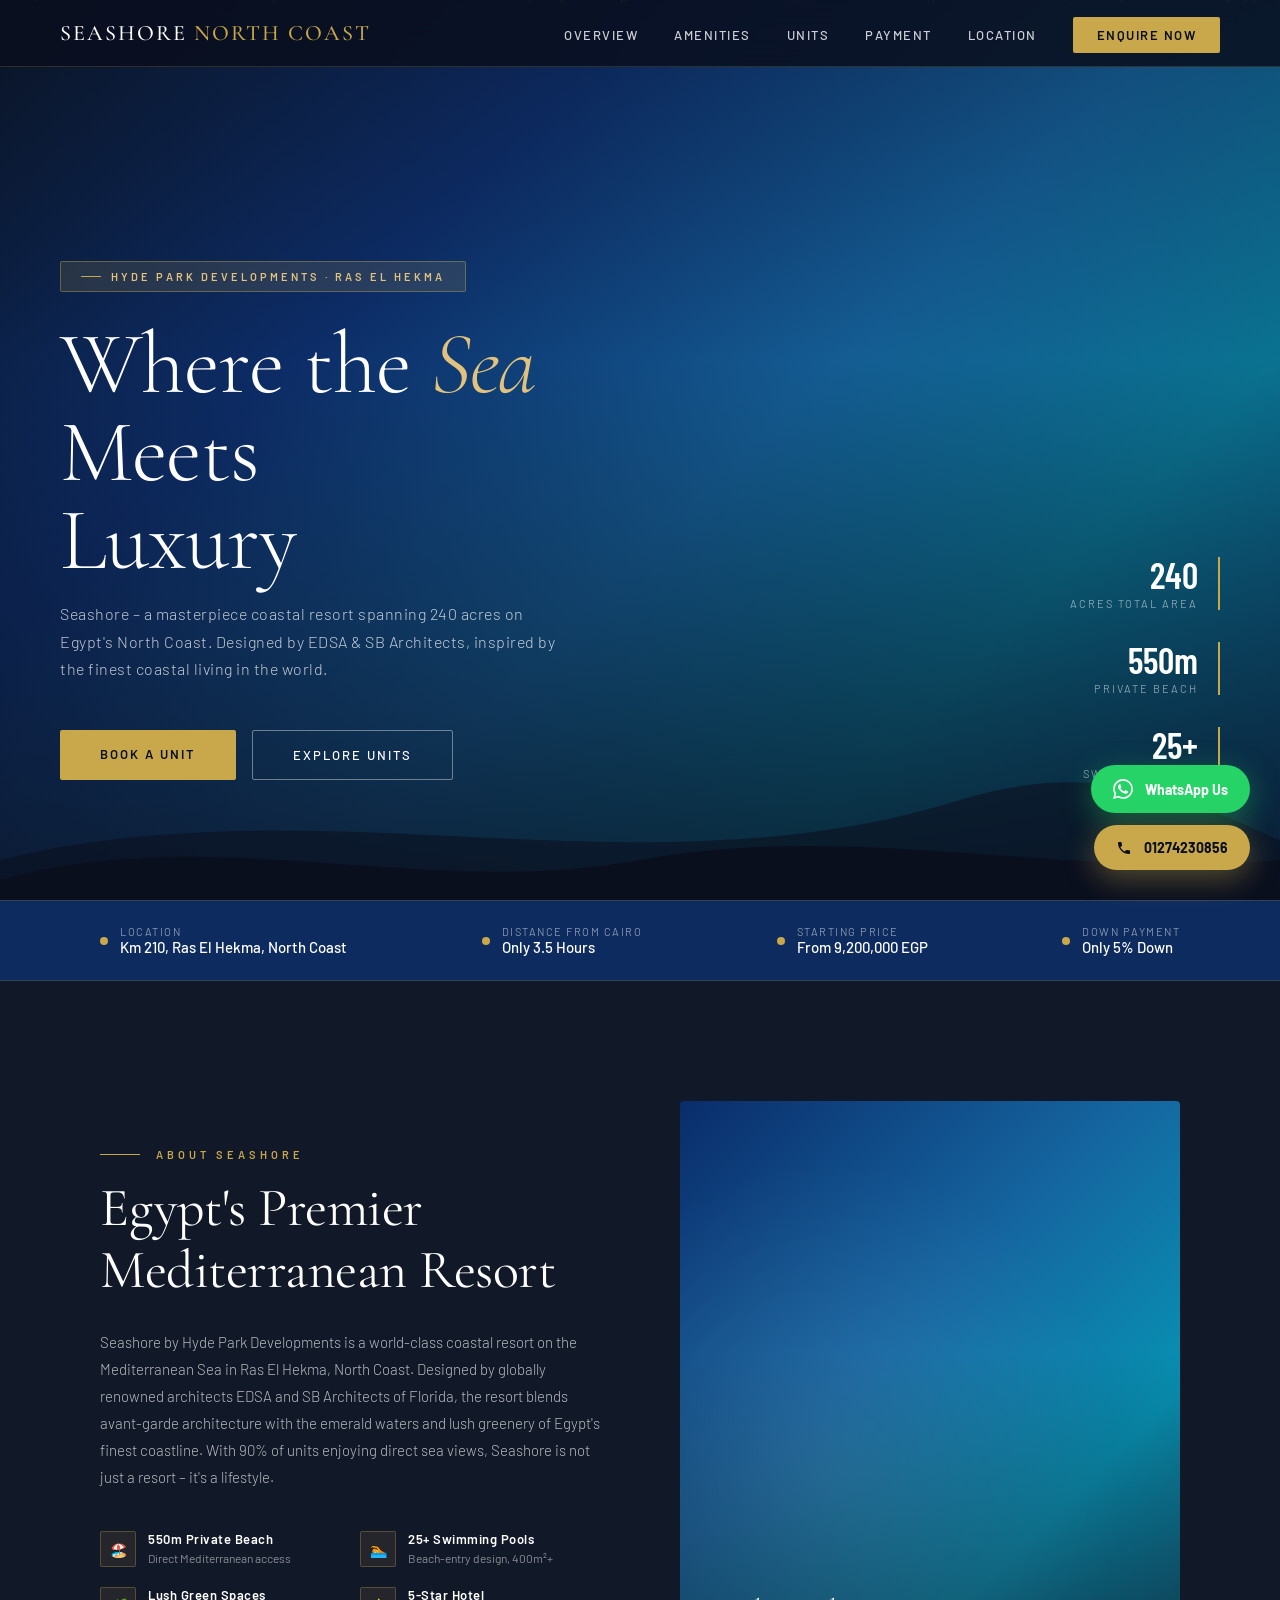
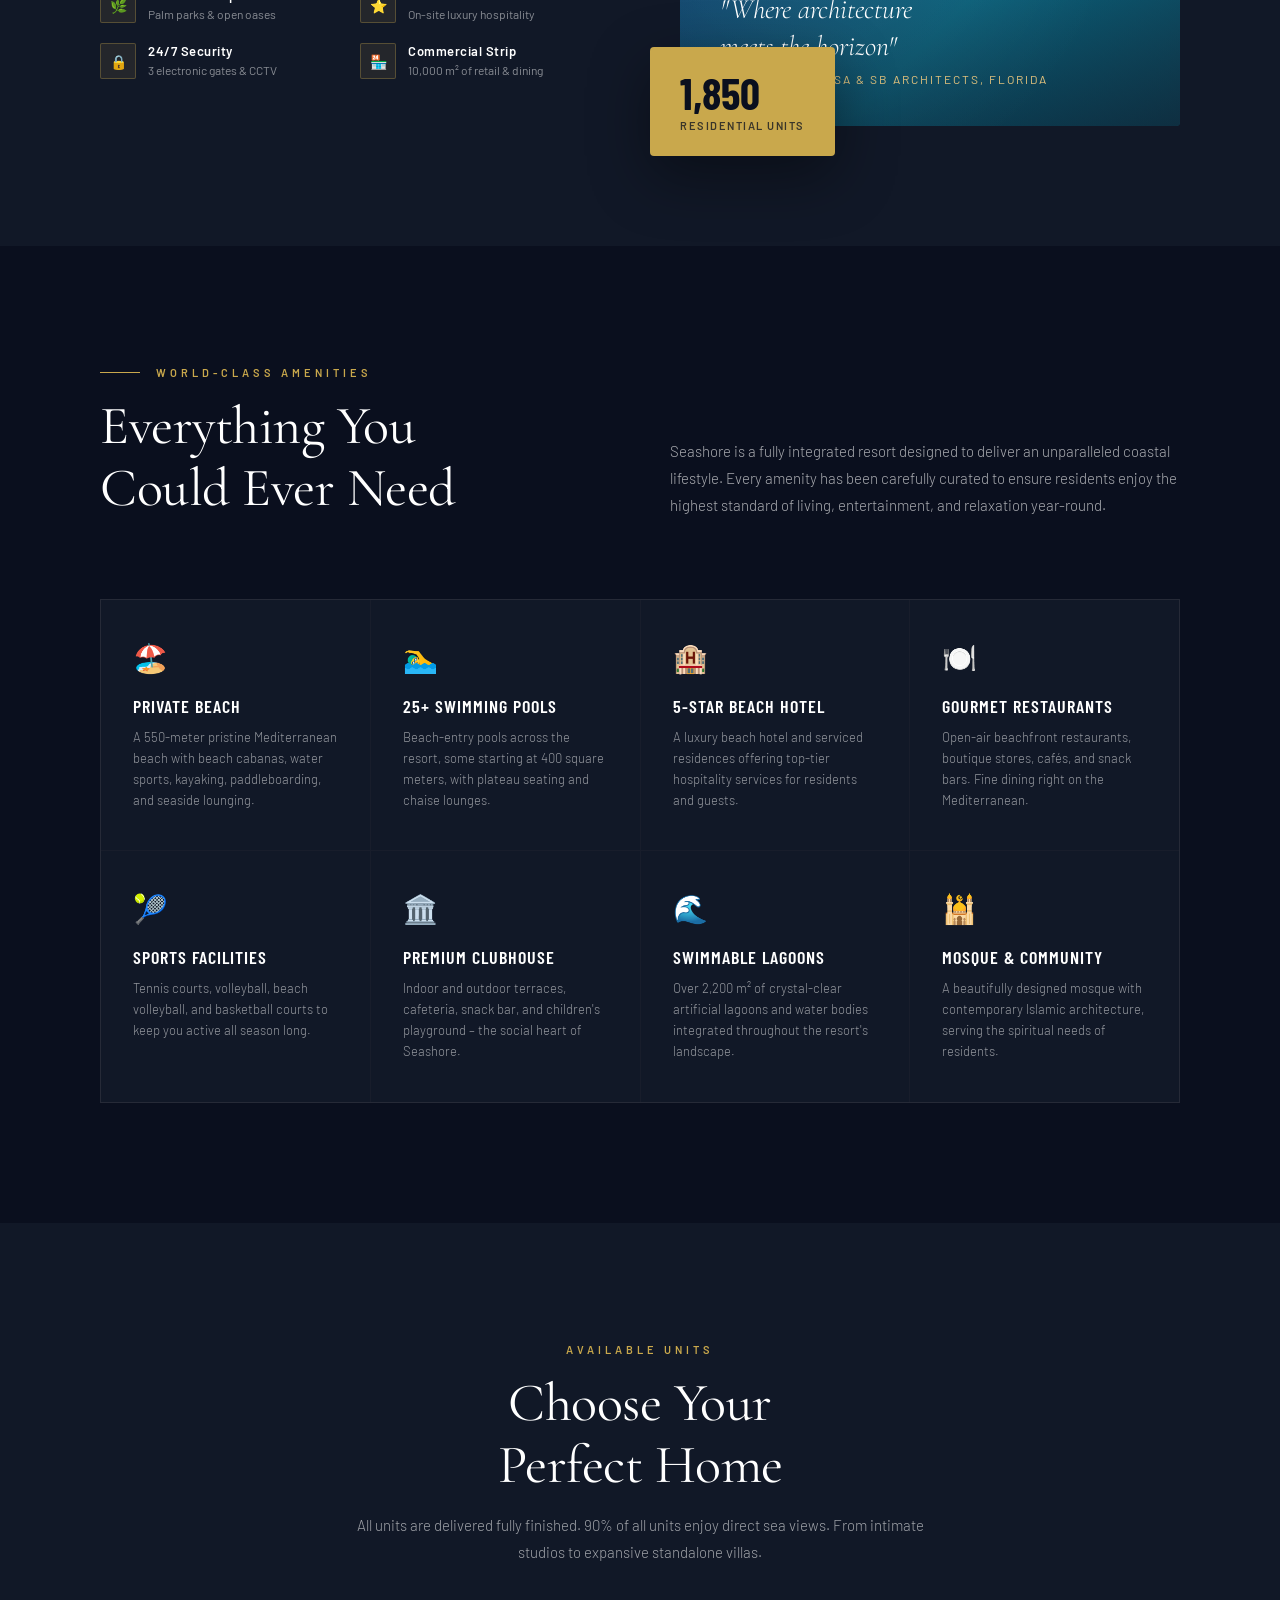
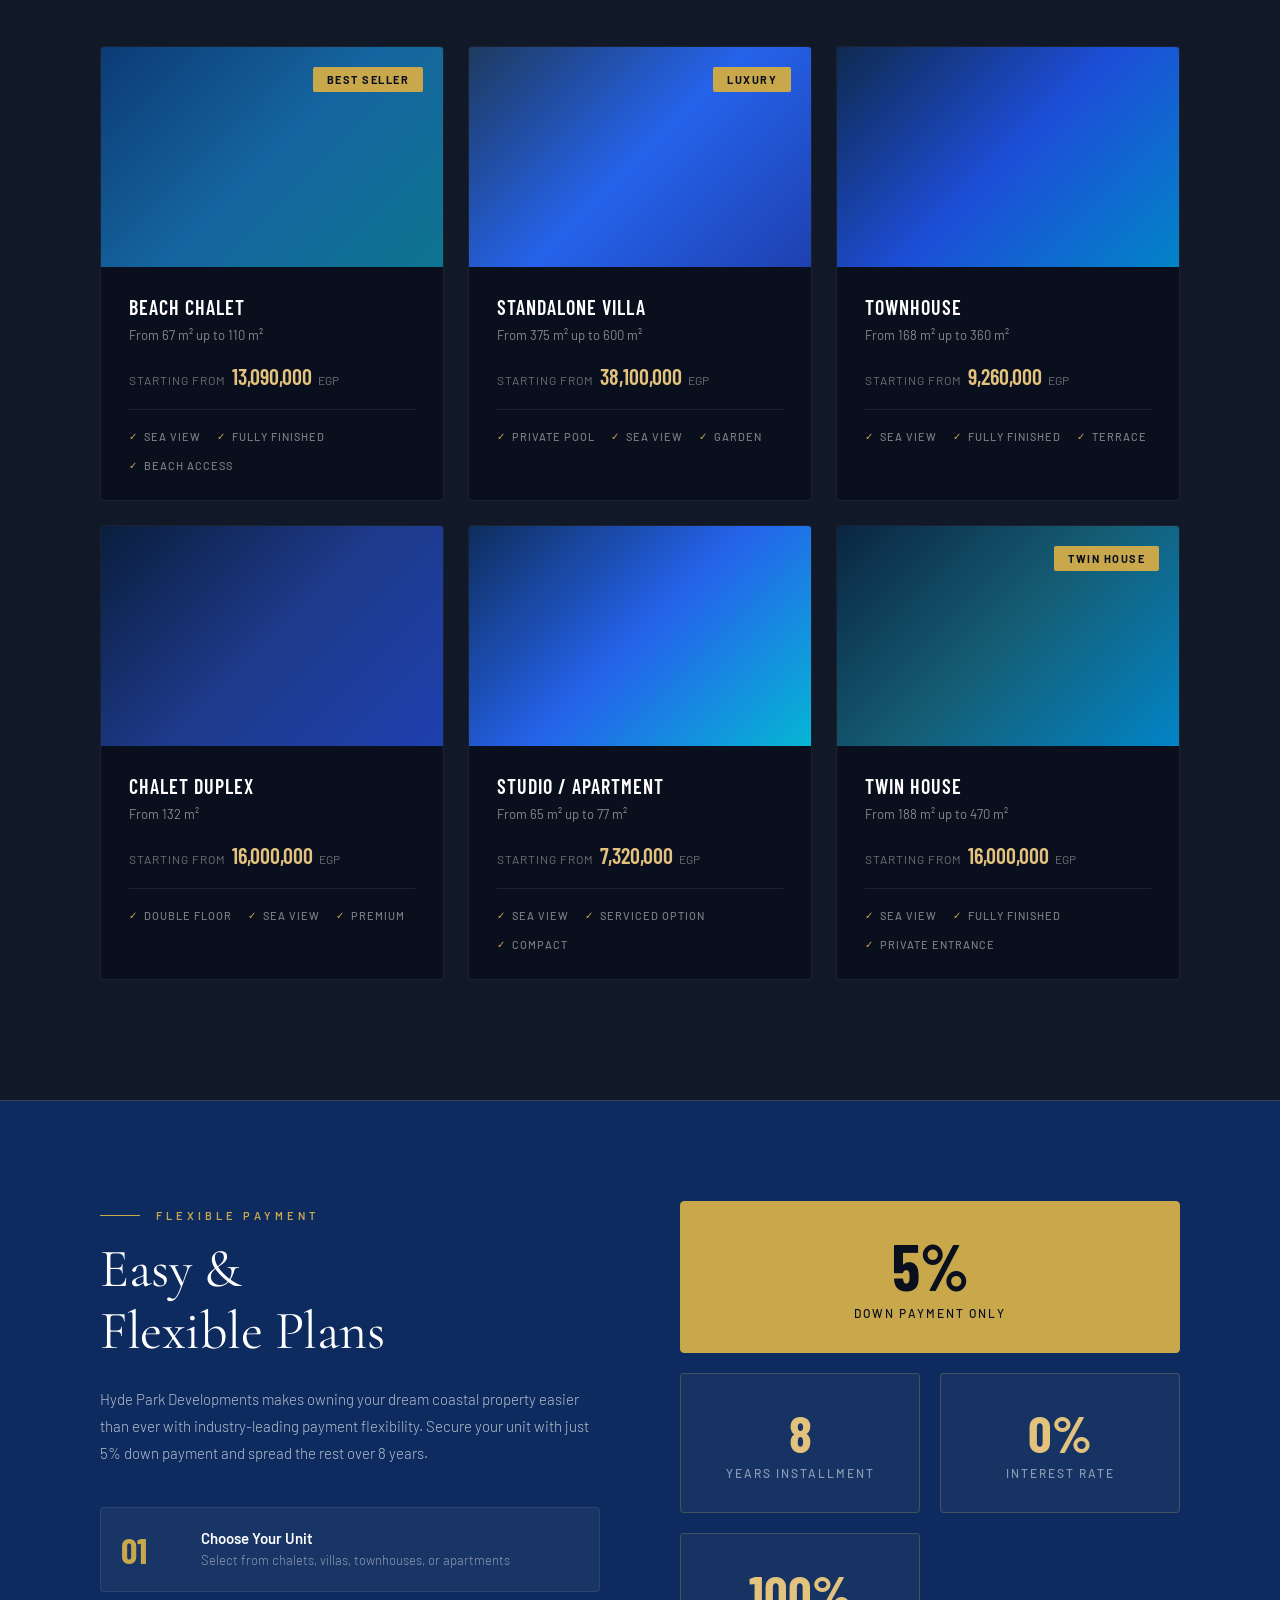
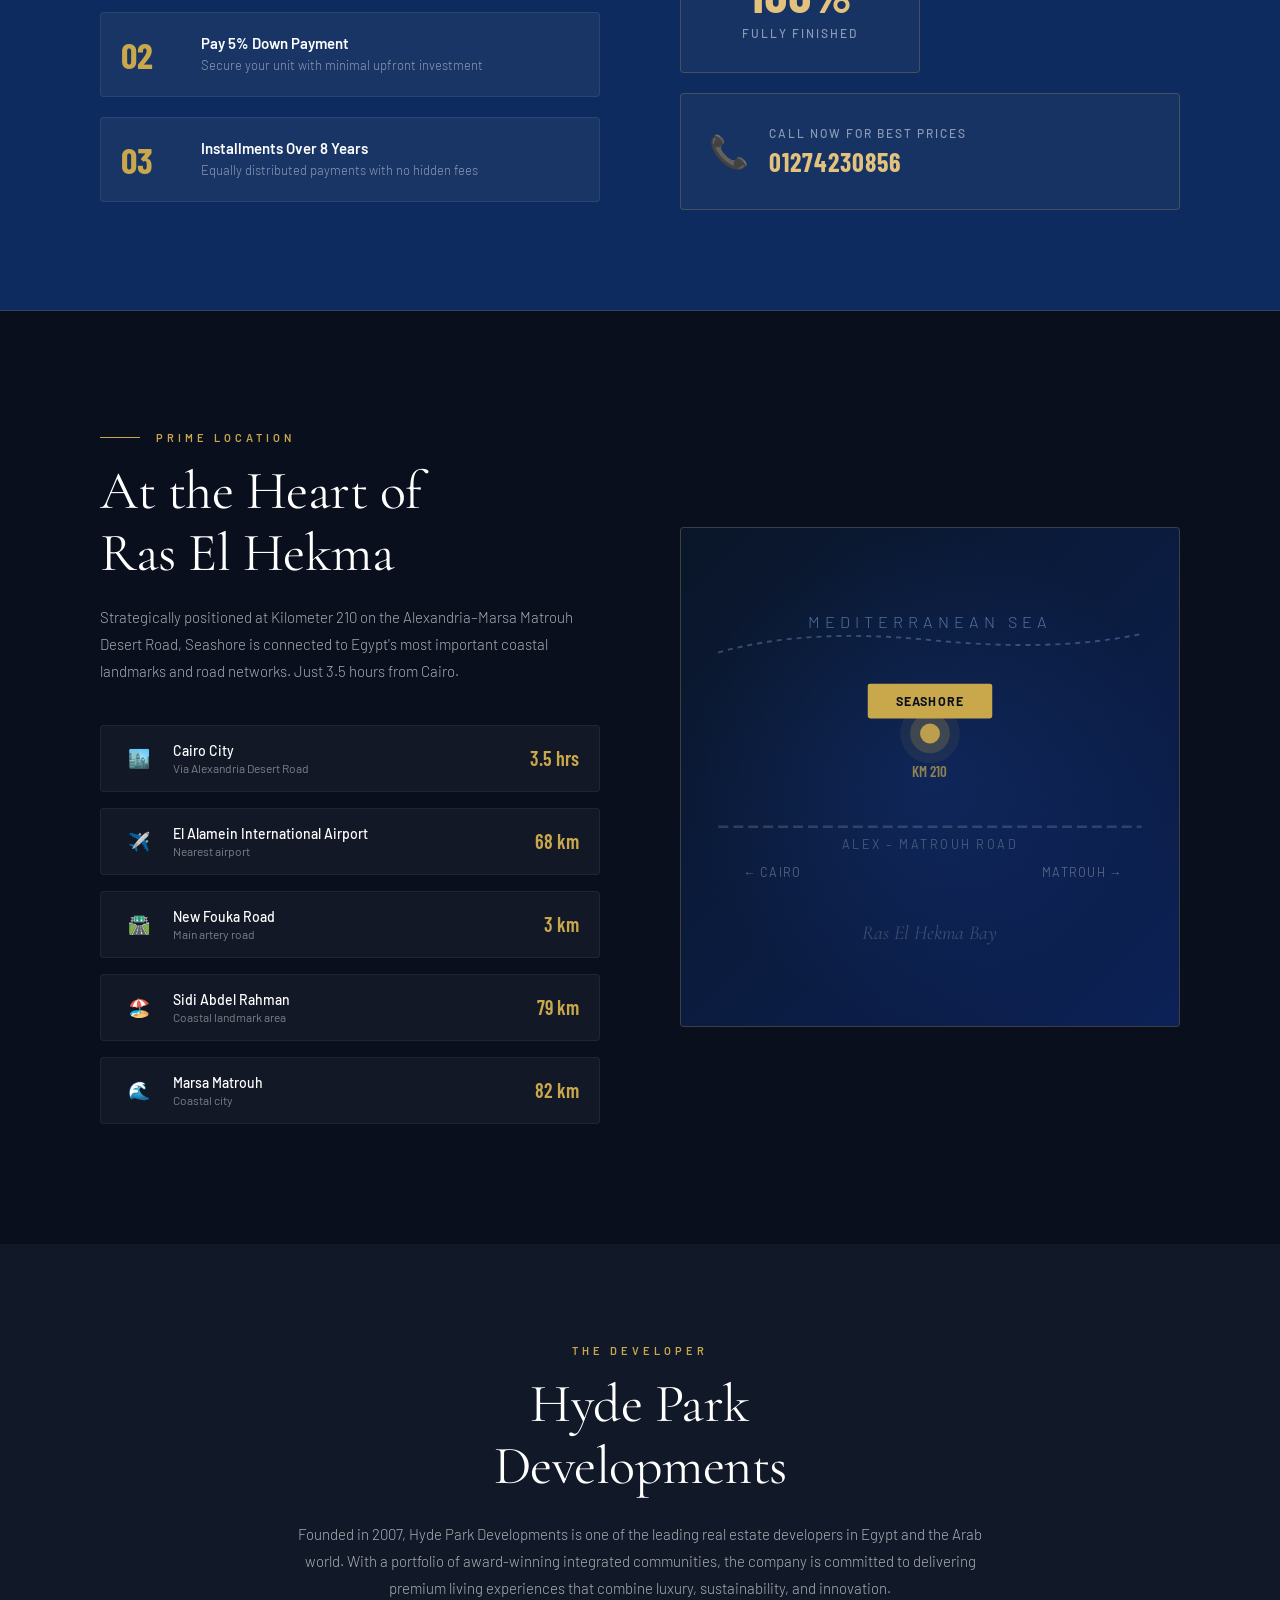
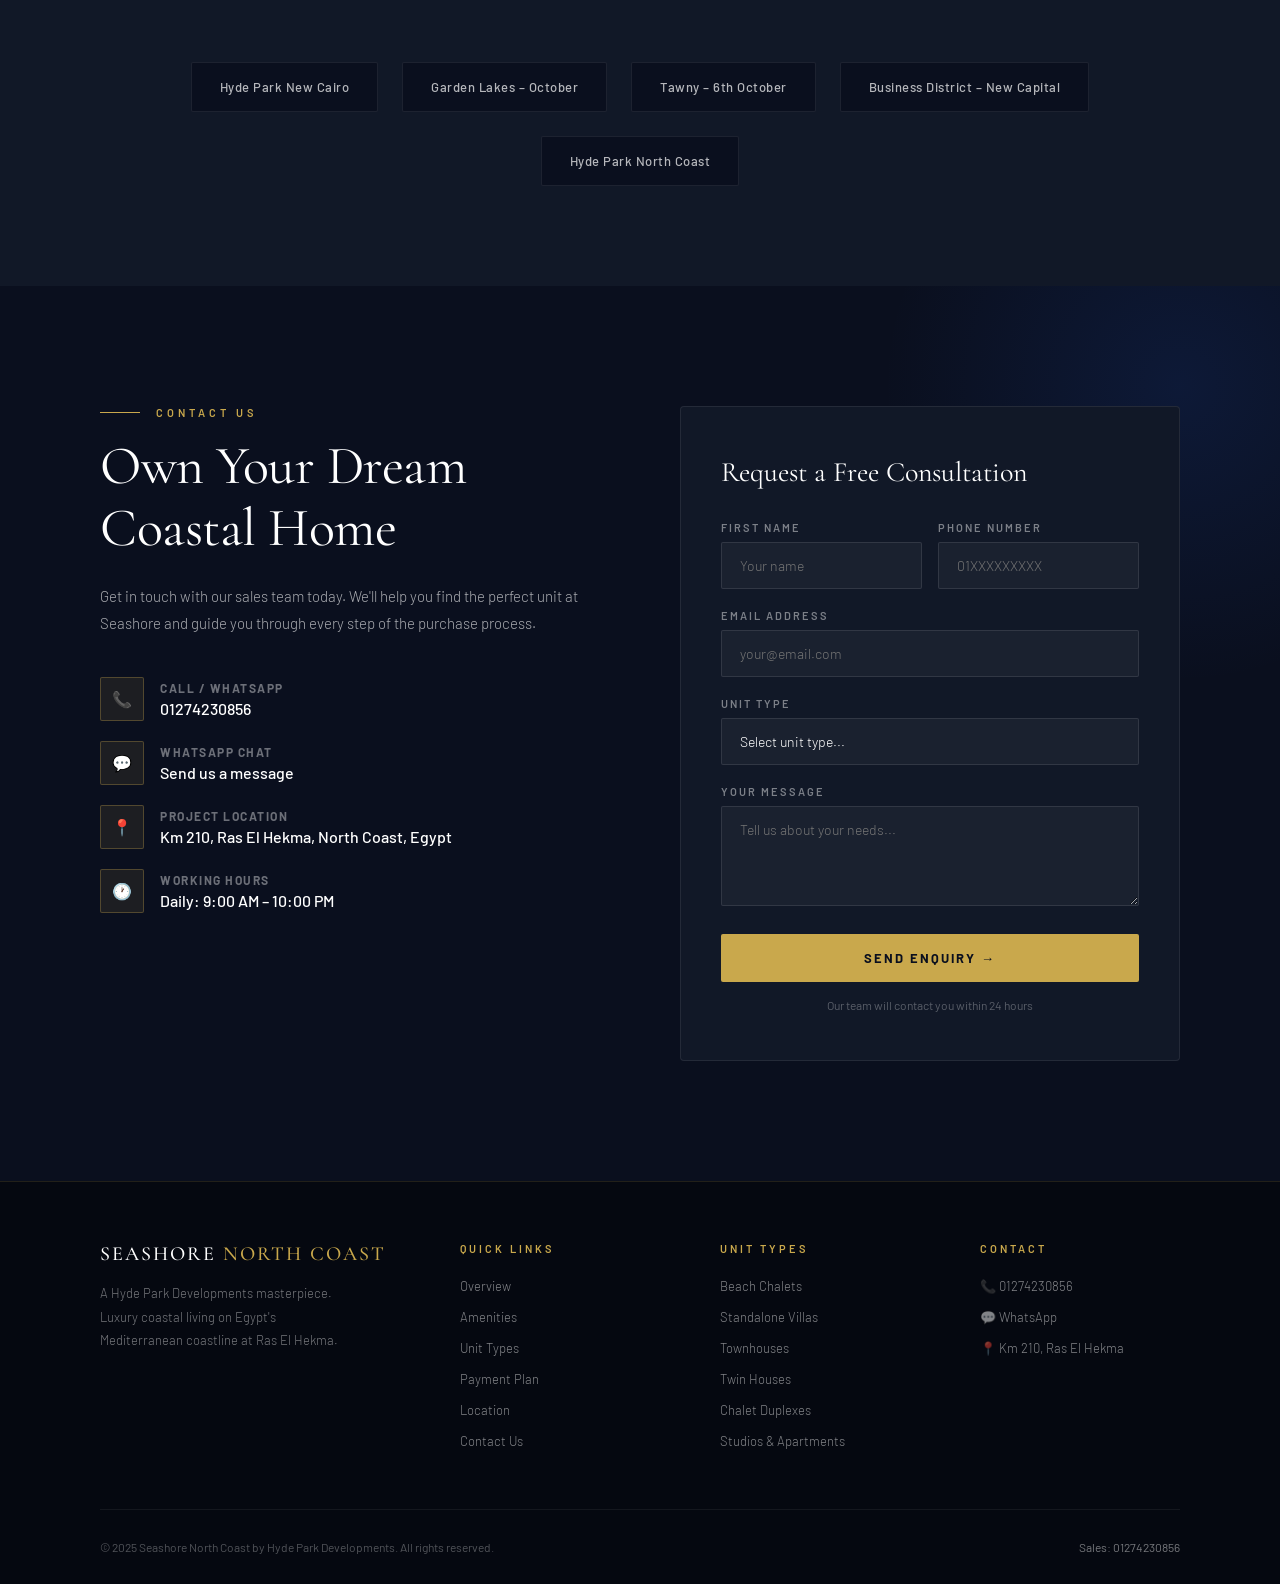
==== commit 7d710055: "Update seashore-hyde-park.html" ====
--- a/seashore-hyde-park.html
+++ b/seashore-hyde-park.html
@@ -1,4 +1,3 @@
-<!DOCTYPE html>
 <html lang="en">
 <head>
 <meta charset="UTF-8">
